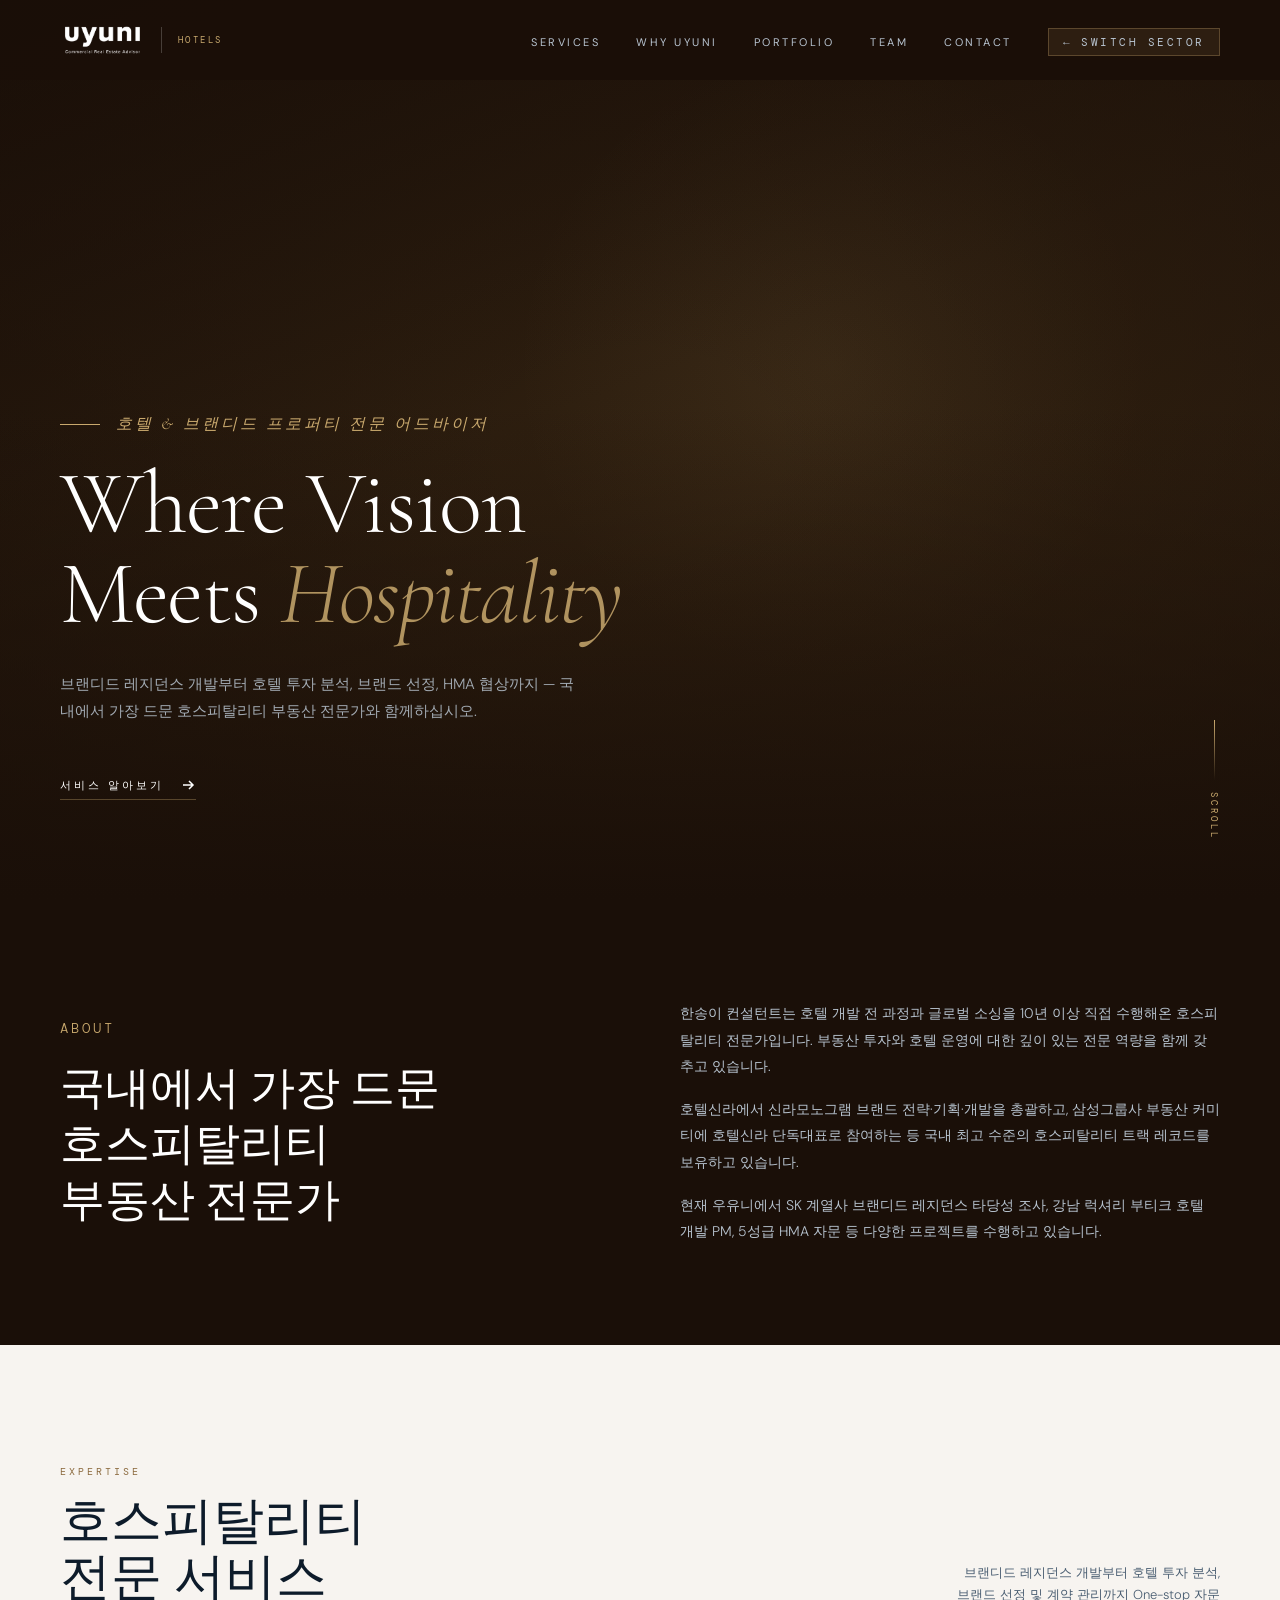
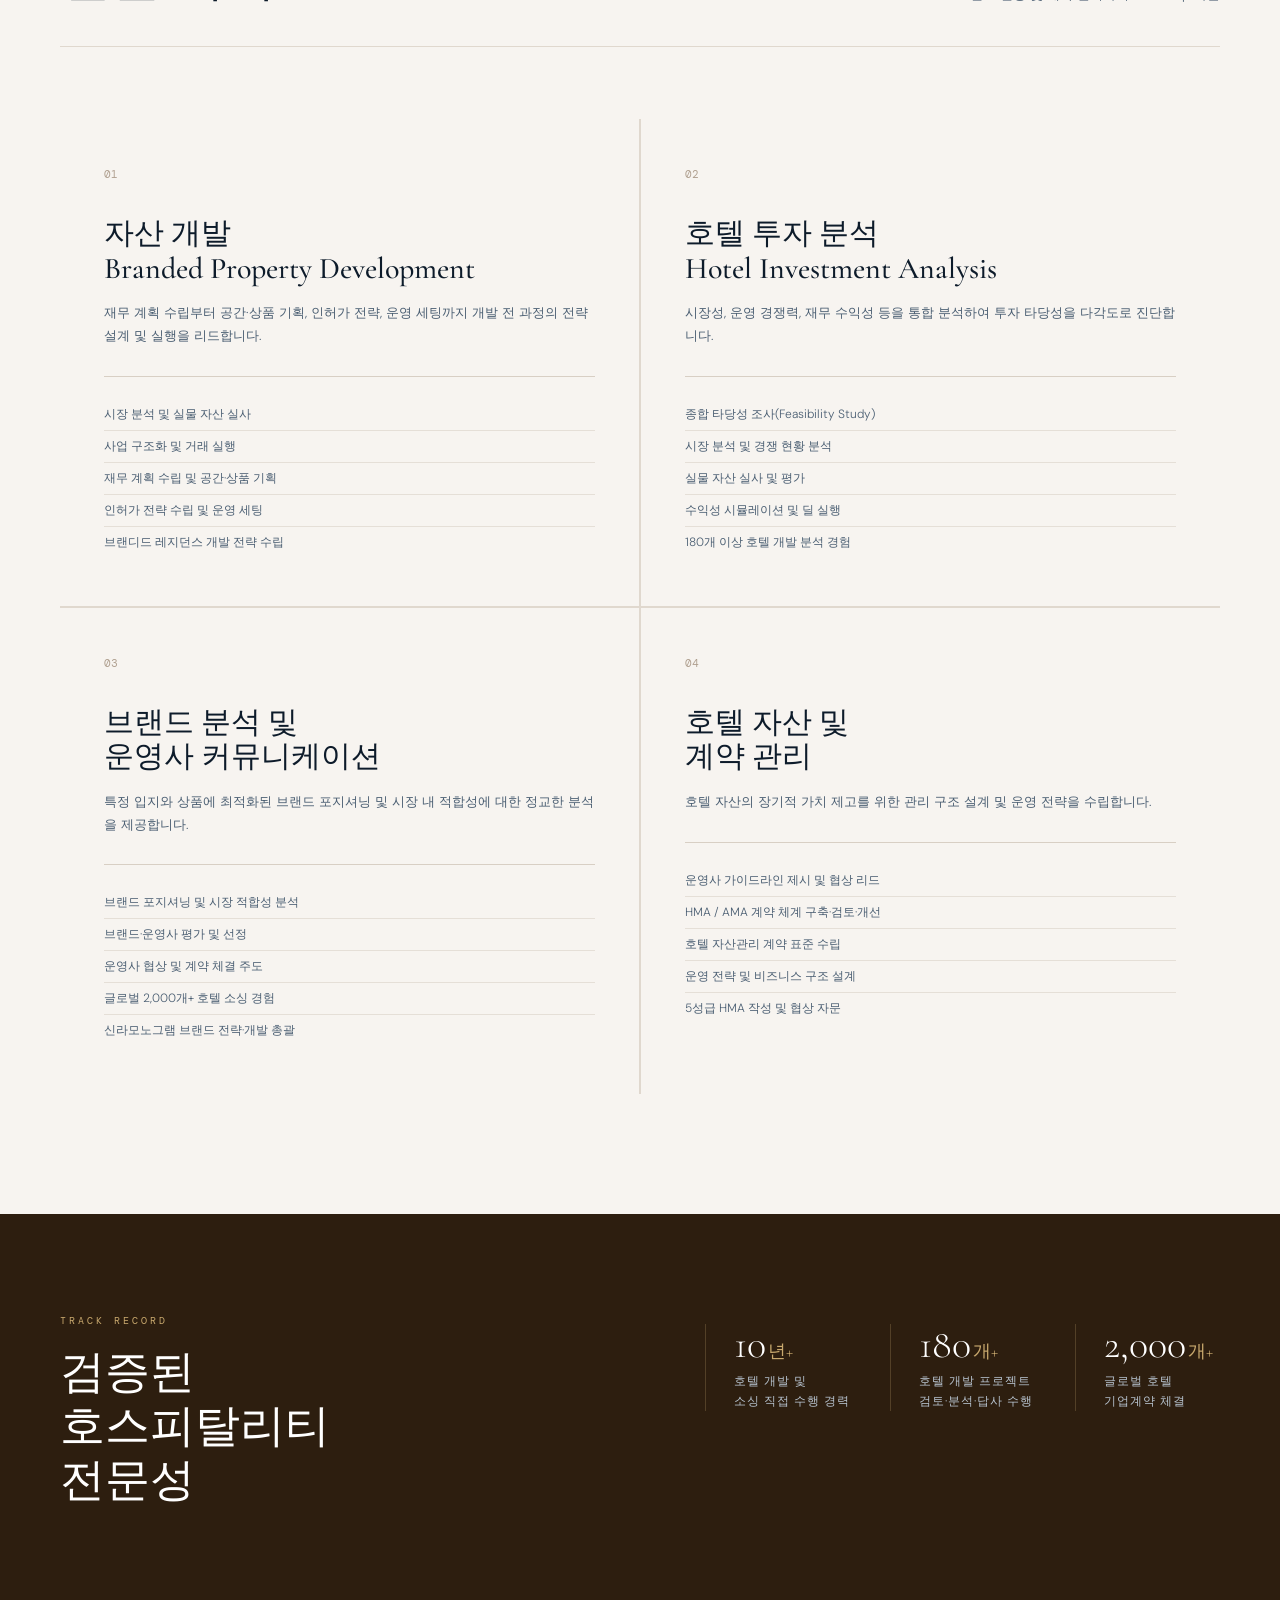
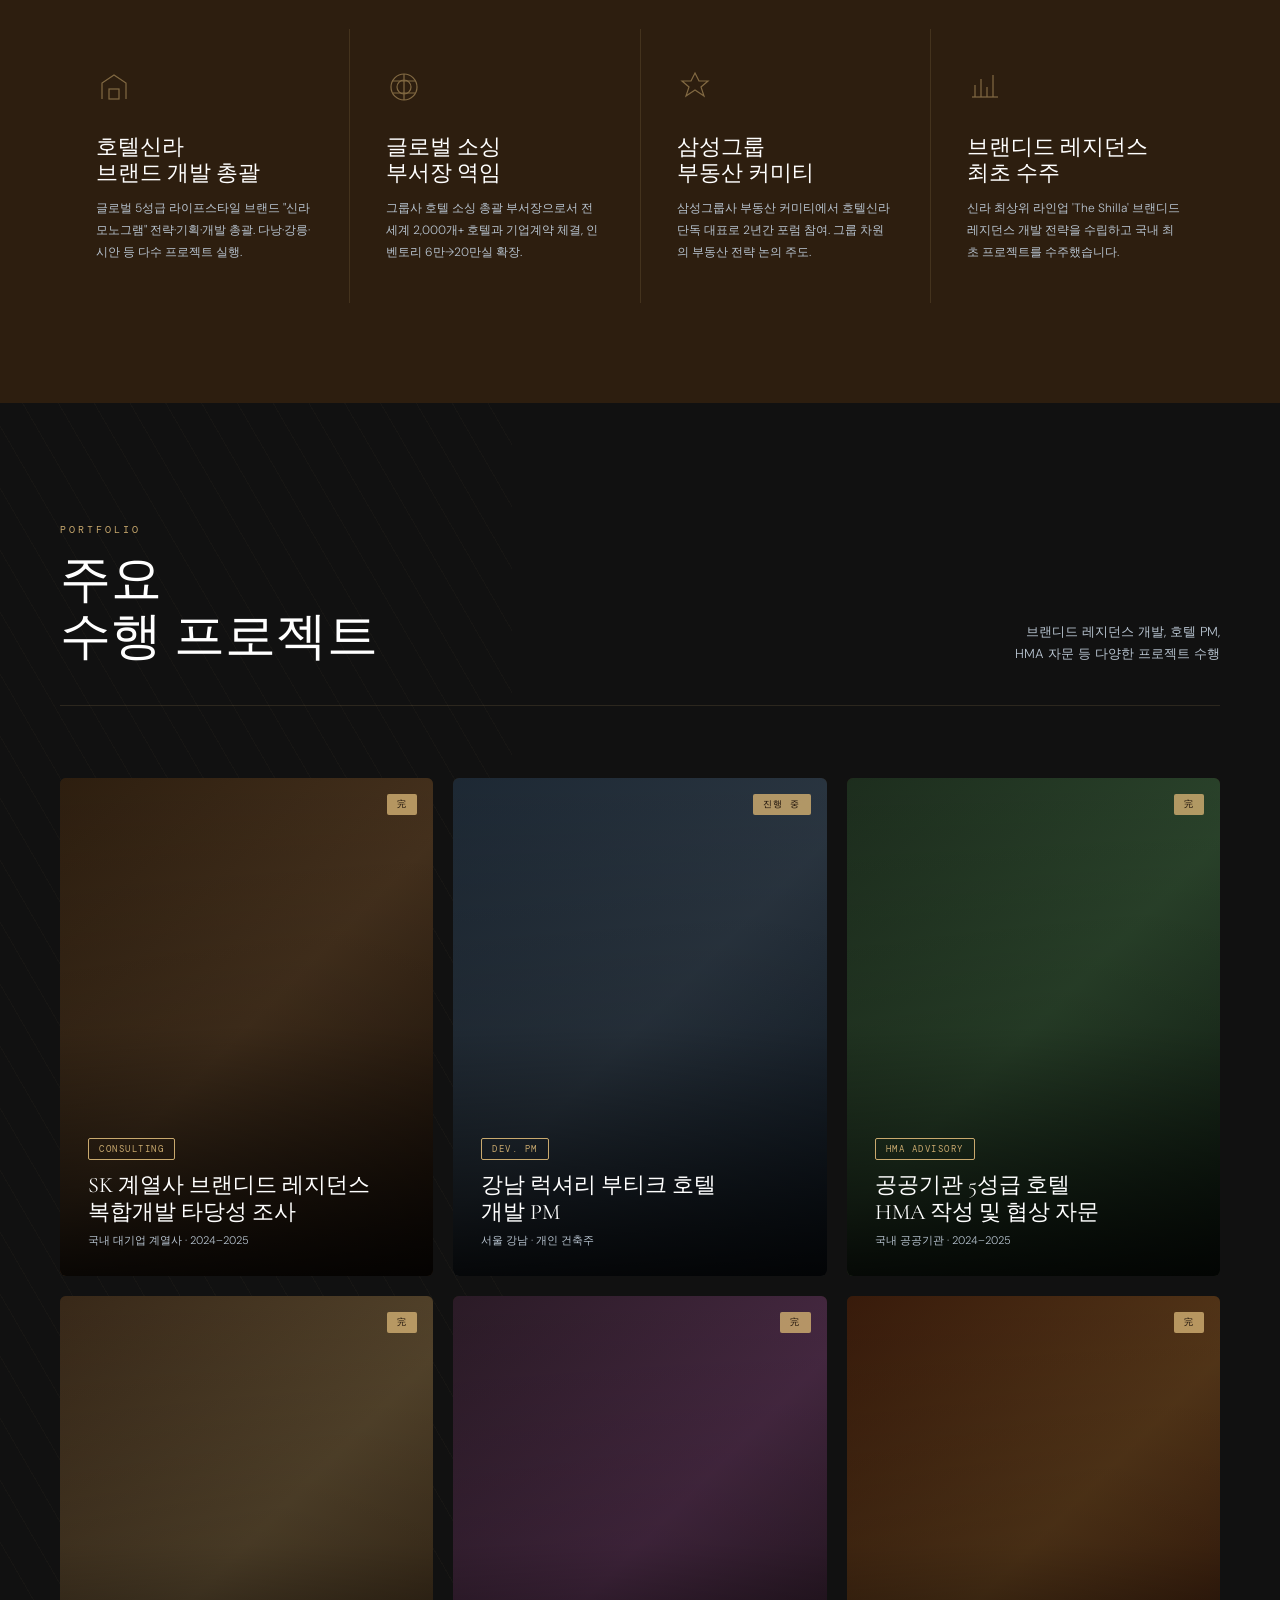
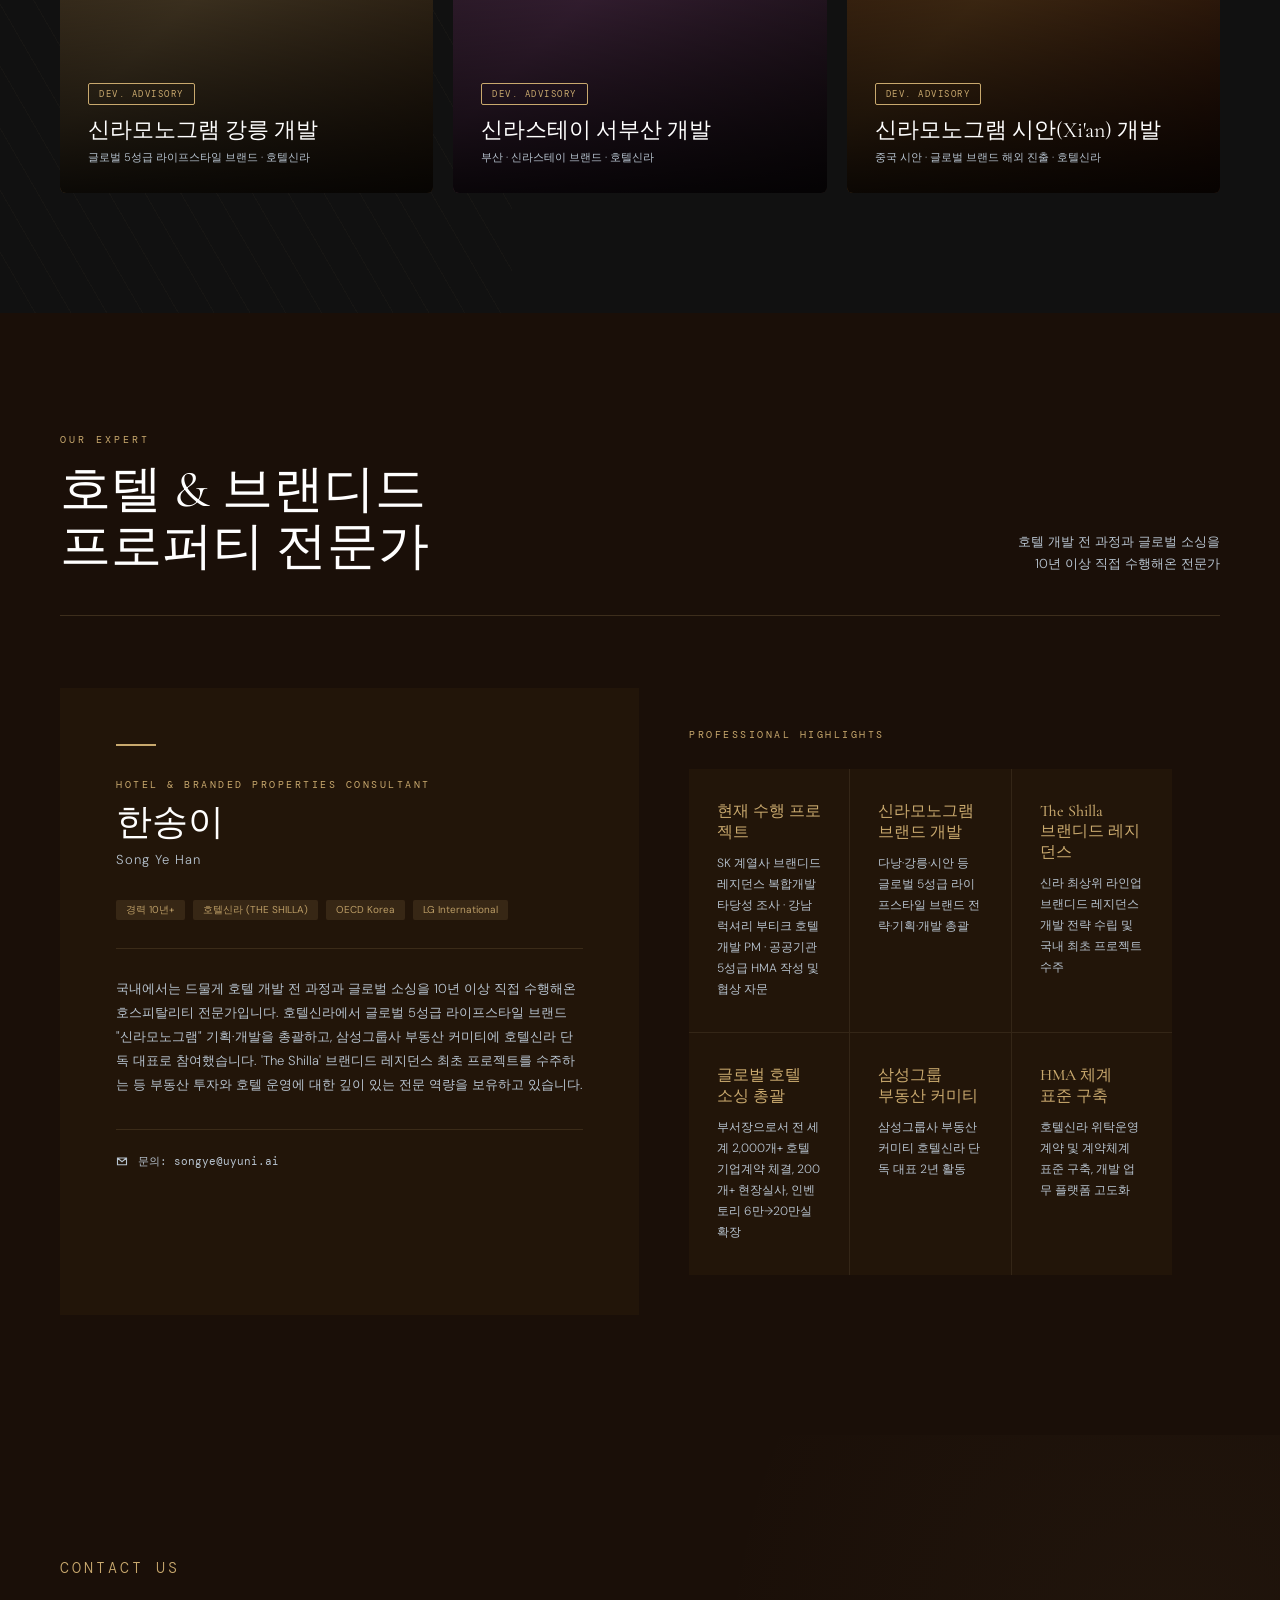
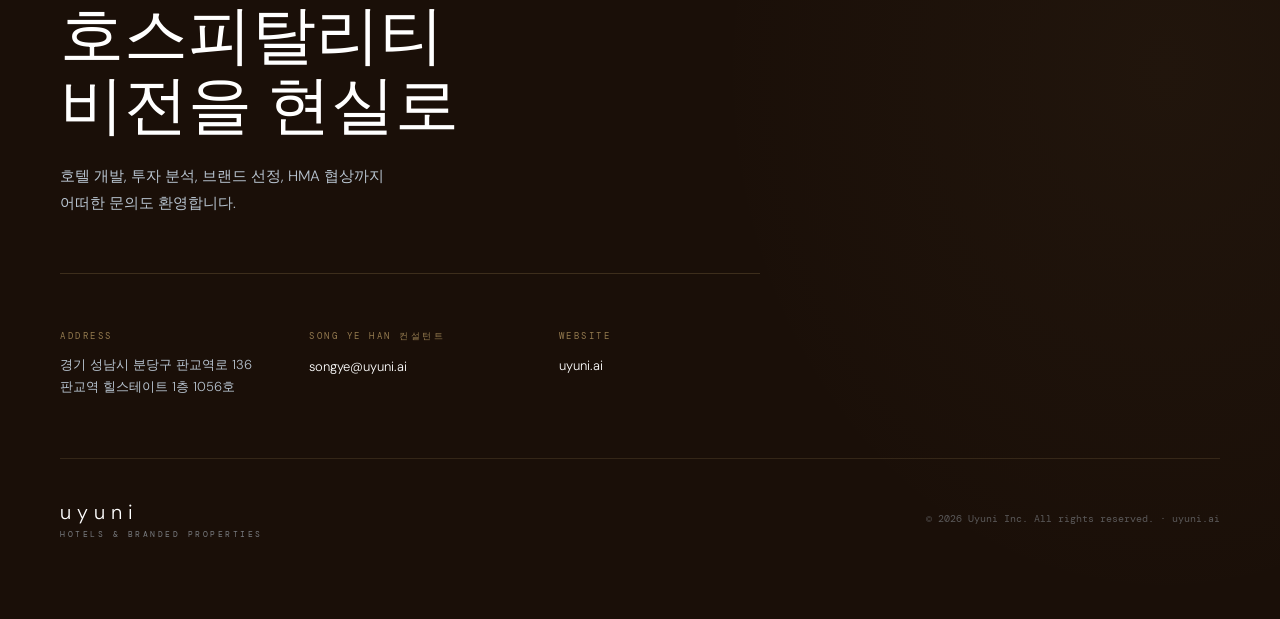
==== hotels.html @ d7e1c521 "Initial commit: Uyuni company website - Landing page with Logistics / Hotels sector selection - Logi" ====
<!DOCTYPE html>
<html lang="ko">
<head>
  <meta charset="UTF-8"/>
  <meta name="viewport" content="width=device-width, initial-scale=1.0"/>
  <title>Uyuni — Hotels &amp; Branded Properties</title>
  <link rel="preconnect" href="https://fonts.googleapis.com">
  <link href="https://fonts.googleapis.com/css2?family=Cormorant+Garamond:ital,wght@0,300;0,400;0,500;0,600;1,300;1,400&family=DM+Sans:wght@300;400;500&family=DM+Mono:wght@300;400&display=swap" rel="stylesheet">
  <style>
*,*::before,*::after{box-sizing:border-box;margin:0;padding:0;}
    :root{
      --navy:#0d1b2a; --navy-mid:#152236; --blue:#2a5fa5; --blue-light:#3d7bcc;
      --silver:#b8c4d0; --silver-light:#dce4ec; --cream:#f5f2ee; --white:#ffffff;
      --text-dark:#0d1b2a; --text-mid:#4a5e72; --text-light:#8a9db0;
      --gold:#c9a96e; --gold-dark:#8b6a3e;
      --hotel-bg:#1a0f08; --hotel-mid:#2d1e0f; --hotel-warm:#3d2a14;
    }
    html{scroll-behavior:smooth;}
    body{font-family:'DM Sans',sans-serif;background:var(--cream);color:var(--text-dark);overflow-x:hidden;}

    /* ═══ LANDING ═══ */
    #landing{position:fixed;inset:0;z-index:1000;display:flex;transition:opacity 0.8s ease,transform 0.8s ease;}
    #landing.hidden{opacity:0;pointer-events:none;transform:scale(1.04);}

    .land-panel{
      flex:1;position:relative;overflow:hidden;cursor:pointer;
      display:flex;flex-direction:column;justify-content:flex-end;padding:64px;
      transition:flex 0.7s cubic-bezier(0.4,0,0.2,1);
    }
    .land-panel:hover{flex:1.35;}
    .land-panel::after{
      content:'';position:absolute;inset:0;
      background:linear-gradient(to top,rgba(0,0,0,0.75) 0%,rgba(0,0,0,0.1) 55%,transparent 100%);
      transition:opacity 0.4s;
    }
    .land-panel:hover::after{opacity:0.85;}

    #panel-logistics{background:linear-gradient(160deg,#0d1b2a,#152236 50%,#1a3050);}
    #panel-logistics .panel-bg{
      position:absolute;inset:0;
      background-image:url('[data-uri]');
      background-size:cover;background-position:center 30%;
      opacity:0.38;mix-blend-mode:luminosity;transition:opacity 0.5s,transform 0.8s;
    }
    #panel-logistics:hover .panel-bg{opacity:0.52;transform:scale(1.05);}

    #panel-hotels{background:linear-gradient(160deg,#0d1b2a,#152236 50%,#1a3050);}
    #panel-hotels .panel-bg{
      position:absolute;inset:0;
      background-image:url('[data-uri]');
      background-size:cover;background-position:center 30%;
      opacity:0.38;mix-blend-mode:luminosity;transition:opacity 0.5s,transform 0.8s;
    }
    #panel-hotels .panel-bg-tint{
      position:absolute;inset:0;
      background:rgba(160,100,20,0.28);
      mix-blend-mode:color;
      pointer-events:none;
    }
    #panel-hotels:hover .panel-bg{opacity:0.52;transform:scale(1.05);}

    /* Animated shimmer for hotels panel */
    #panel-hotels .panel-shimmer{
      position:absolute;inset:0;
      background:linear-gradient(105deg,transparent 40%,rgba(201,169,110,0.06) 50%,transparent 60%);
      animation:shimmer 4s ease-in-out infinite;
    }
    @keyframes shimmer{
      0%,100%{transform:translateX(-100%);}
      50%{transform:translateX(100%);}
    }

    .land-divider{
      position:absolute;top:0;bottom:0;left:50%;width:1px;
      background:linear-gradient(to bottom,transparent,rgba(255,255,255,0.22) 25%,rgba(255,255,255,0.22) 75%,transparent);
      z-index:10;pointer-events:none;transition:left 0.7s cubic-bezier(0.4,0,0.2,1);
    }

    .land-logo{
      position:absolute;top:0;left:0;right:0;z-index:20;
      display:flex;flex-direction:column;align-items:center;padding-top:44px;pointer-events:none;
    }
    .land-logo img{height:48px;filter:brightness(0) invert(1);opacity:0.88;}

    .panel-content{position:relative;z-index:5;}
    .panel-label{
      font-family:'DM Mono',monospace;font-size:10px;letter-spacing:3.5px;
      text-transform:uppercase;margin-bottom:14px;
      display:flex;align-items:center;gap:12px;
    }
    .panel-label::before{content:'';display:block;width:24px;height:1px;}
    #panel-logistics .panel-label{color:#7aaee8;}
    #panel-logistics .panel-label::before{background:#7aaee8;}
    #panel-hotels .panel-label{color:var(--gold);}
    #panel-hotels .panel-label::before{background:var(--gold);}

    .panel-title{
      font-family:'Cormorant Garamond',serif;
      font-size:clamp(38px,4.8vw,68px);font-weight:300;
      color:var(--white);line-height:1.0;margin-bottom:18px;letter-spacing:-0.5px;
      /* 3줄 높이로 고정해 두 패널 동일한 시각적 높이 확보 */
      min-height:calc(clamp(38px,4.8vw,68px) * 3.2);
      display:flex;flex-direction:column;justify-content:flex-start;
    }
    .panel-desc{
      font-size:13px;font-weight:300;color:rgba(220,228,236,0.85);line-height:1.75;
      max-width:320px;margin-bottom:36px;
      opacity:0;transform:translateY(10px);
      transition:opacity 0.4s 0.08s,transform 0.4s 0.08s;
    }
    .land-panel:hover .panel-desc{opacity:1;transform:translateY(0);}

    .panel-cta{
      display:inline-flex;align-items:center;gap:12px;
      font-family:'DM Mono',monospace;font-size:10px;letter-spacing:2.5px;text-transform:uppercase;
      color:var(--white);padding-bottom:5px;border-bottom:1px solid rgba(255,255,255,0.25);
      transition:gap 0.3s,border-color 0.3s;
    }
    .land-panel:hover .panel-cta{gap:18px;border-color:rgba(255,255,255,0.65);}
    #panel-hotels .panel-cta{border-bottom-color:rgba(201,169,110,0.35);color:rgba(255,255,255,0.9);}
    #panel-hotels:hover .panel-cta{border-bottom-color:var(--gold);}

    /* ═══ NAV ═══ */
    nav{
      position:fixed;top:0;left:0;right:0;z-index:100;
      display:flex;align-items:center;justify-content:space-between;
      padding:0 60px;height:80px;opacity:0;pointer-events:none;
      transition:opacity 0.6s,background 0.4s,backdrop-filter 0.4s;
    }
    nav.visible{opacity:1;pointer-events:all;}
    nav.scrolled{background:rgba(13,27,42,0.93);backdrop-filter:blur(14px);}
    nav.hotel-mode.scrolled{background:rgba(26,15,8,0.93);}

    .nav-logo{display:flex;align-items:center;gap:16px;text-decoration:none;cursor:pointer;margin-right:40px;flex-shrink:0;}
    .nav-logo img{height:34px;filter:brightness(0) invert(1);}
    .nav-logo-divider{width:1px;height:26px;background:rgba(255,255,255,0.2);}
    .nav-sector{font-family:'DM Mono',monospace;font-size:9px;letter-spacing:2.5px;text-transform:uppercase;color:var(--silver);}
    .nav-links{display:flex;align-items:center;gap:36px;list-style:none;}
    .nav-links a{font-size:11px;letter-spacing:2.5px;text-transform:uppercase;color:var(--silver-light);text-decoration:none;transition:color 0.25s;}
    .nav-links a:hover{color:var(--white);}
    .nav-switch-btn{
      font-size:9px;letter-spacing:2px;text-transform:uppercase;
      color:var(--gold);background:rgba(201,169,110,0.1);
      border:1px solid rgba(201,169,110,0.3);padding:6px 14px;cursor:pointer;
      font-family:'DM Mono',monospace;transition:background 0.2s;
    }
    .nav-switch-btn:hover{background:rgba(201,169,110,0.2);}

    /* ═══ SHARED SECTION STYLES ═══ */
    .section-label{font-family:'DM Mono',monospace;font-size:10px;letter-spacing:3px;text-transform:uppercase;}
    .section-header{display:flex;justify-content:space-between;align-items:flex-end;margin-bottom:72px;border-bottom:1px solid var(--silver-light);padding-bottom:40px;}
    .section-header-left .section-label{margin-bottom:16px;}
    .section-header-left h2{font-family:'Cormorant Garamond',serif;font-size:clamp(36px,4vw,52px);font-weight:400;line-height:1.1;}
    .section-header-right{font-size:13px;line-height:1.7;max-width:320px;text-align:right;font-weight:300;}

    .fade-up{opacity:0;transform:translateY(24px);transition:opacity 0.7s ease,transform 0.7s ease;}
    .fade-up.visible{opacity:1;transform:translateY(0);}

    /* ═══════════════════
       LOGISTICS SITE
    ═══════════════════ */
    #site-logistics{display:none;}

    /* Hero */
    #hero{position:relative;height:100vh;min-height:700px;display:flex;align-items:flex-end;overflow:hidden;}
    .hero-bg{position:absolute;inset:0;background:linear-gradient(160deg,#0d1b2a,#152236 40%,#1a3050 70%,#0d2040);}
    .hero-img{
      position:absolute;inset:0;
      background-image:url('[data-uri]');
      background-size:cover;background-position:center 30%;
      opacity:0.38;mix-blend-mode:luminosity;
    }
    .hero-vignette{position:absolute;inset:0;background:radial-gradient(ellipse at center,transparent 20%,rgba(13,27,42,0.65) 100%);}
    .hero-bottom-fade{position:absolute;bottom:0;left:0;right:0;height:50%;background:linear-gradient(to top,var(--navy),transparent);}
    .hero-content{position:relative;z-index:2;padding:0 60px 100px;max-width:900px;}
    .hero-eyebrow{font-family:'DM Mono',monospace;font-size:11px;letter-spacing:4px;text-transform:uppercase;color:var(--gold);margin-bottom:24px;display:flex;align-items:center;gap:16px;}
    .hero-eyebrow::before{content:'';display:block;width:40px;height:1px;background:var(--gold);}
    .hero-title{font-family:'Cormorant Garamond',serif;font-size:clamp(52px,7vw,96px);font-weight:300;line-height:1.0;color:var(--white);margin-bottom:32px;letter-spacing:-1px;}
    .hero-title em{font-style:italic;color:var(--silver-light);}
    .hero-desc{font-size:15px;line-height:1.8;color:var(--silver);max-width:520px;font-weight:300;margin-bottom:48px;}
    .hero-cta{display:inline-flex;align-items:center;gap:16px;text-decoration:none;font-size:11px;letter-spacing:3px;text-transform:uppercase;color:var(--white);border-bottom:1px solid rgba(255,255,255,0.3);padding-bottom:6px;transition:border-color 0.25s,gap 0.25s;}
    .hero-cta:hover{border-color:var(--white);gap:22px;}
    .hero-scroll-indicator{position:absolute;right:60px;bottom:60px;z-index:2;display:flex;flex-direction:column;align-items:center;gap:12px;}
    .hero-scroll-indicator span{font-family:'DM Mono',monospace;font-size:9px;letter-spacing:3px;text-transform:uppercase;color:var(--silver);writing-mode:vertical-rl;}
    .scroll-line{width:1px;height:60px;background:linear-gradient(to bottom,var(--silver),transparent);animation:scrollLine 2s infinite;}
    @keyframes scrollLine{0%{transform:scaleY(0);transform-origin:top;}50%{transform:scaleY(1);transform-origin:top;}50.01%{transform:scaleY(1);transform-origin:bottom;}100%{transform:scaleY(0);transform-origin:bottom;}}

    /* Intro */
    #intro{background:var(--navy);padding:100px 60px;display:grid;grid-template-columns:1fr 1fr;gap:80px;align-items:center;}
    #intro .section-label{color:var(--gold);margin-bottom:24px;}
    #intro h2{font-family:'Cormorant Garamond',serif;font-size:clamp(36px,4vw,56px);font-weight:300;color:var(--white);line-height:1.15;}
    #intro .intro-right p{font-size:15px;line-height:1.9;color:var(--silver);font-weight:300;margin-bottom:24px;}

    /* Services */
    #services{background:var(--cream);padding:120px 60px;}
    #services .section-header-left .section-label{color:var(--blue);}
    #services .section-header-left h2{color:var(--text-dark);}
    #services .section-header-right{color:var(--text-mid);}
    .services-grid{display:grid;grid-template-columns:repeat(4,1fr);border:1px solid var(--silver-light);}
    .service-card{padding:48px 36px;border-right:1px solid var(--silver-light);position:relative;overflow:hidden;transition:background 0.3s;}
    .service-card:last-child{border-right:none;}
    .service-card::before{content:'';position:absolute;top:0;left:0;right:0;height:2px;background:var(--blue);transform:scaleX(0);transform-origin:left;transition:transform 0.4s;}
    .service-card:hover::before{transform:scaleX(1);}
    .service-card:hover{background:var(--navy);}
    .service-card:hover .service-num,.service-card:hover .service-desc,.service-card:hover .service-items li{color:var(--silver-light);}
    .service-card:hover .service-title{color:var(--white);}
    .service-num{font-family:'DM Mono',monospace;font-size:11px;color:var(--text-light);margin-bottom:40px;display:block;transition:color 0.3s;}
    .service-title{font-family:'Cormorant Garamond',serif;font-size:26px;font-weight:500;color:var(--text-dark);margin-bottom:16px;line-height:1.2;transition:color 0.3s;}
    .service-desc{font-size:12px;color:var(--text-mid);line-height:1.7;margin-bottom:24px;font-weight:300;transition:color 0.3s;}
    .service-items{list-style:none;border-top:1px solid var(--silver-light);padding-top:20px;}
    .service-items li{font-size:11px;color:var(--text-mid);padding:6px 0;border-bottom:1px solid rgba(184,196,208,0.3);transition:color 0.3s;font-weight:300;}
    .service-items li:last-child{border-bottom:none;}

    /* Why */
    #why{background:var(--navy-mid);padding:100px 60px;}
    .why-top{display:grid;grid-template-columns:1fr 2fr;gap:80px;margin-bottom:80px;}
    .why-top-left .section-label{color:var(--gold);margin-bottom:20px;}
    .why-top-left h2{font-family:'Cormorant Garamond',serif;font-size:clamp(34px,3.5vw,48px);font-weight:300;color:var(--white);line-height:1.2;}
    .why-top-right{display:grid;grid-template-columns:repeat(3,1fr);gap:40px;align-items:start;padding-top:10px;}
    .stat-item{border-left:1px solid rgba(255,255,255,0.15);padding-left:28px;}
    .stat-num{font-family:'Cormorant Garamond',serif;font-size:52px;font-weight:300;color:var(--white);line-height:1;margin-bottom:8px;}
    .stat-unit{font-size:22px;color:var(--gold);}
    .stat-label{font-size:11px;letter-spacing:1px;color:var(--silver);font-weight:300;line-height:1.5;}
    .why-cards{display:grid;grid-template-columns:repeat(4,1fr);gap:1px;background:rgba(255,255,255,0.1);}
    .why-card{background:var(--navy-mid);padding:40px 36px;transition:background 0.3s;}
    .why-card:hover{background:rgba(42,95,165,0.15);}
    .why-card-icon{width:36px;height:36px;margin-bottom:24px;opacity:0.6;}
    .why-card h3{font-family:'Cormorant Garamond',serif;font-size:22px;font-weight:400;color:var(--white);margin-bottom:12px;line-height:1.2;}
    .why-card p{font-size:12px;color:var(--silver);line-height:1.8;font-weight:300;}

    /* Track Record */
    #track-record{background:var(--cream);padding:120px 60px;}
    #track-record .section-header-left .section-label{color:var(--blue);}
    #track-record .section-header-left h2{color:var(--text-dark);}
    #track-record .section-header-right{color:var(--text-mid);}
    .project-row{display:grid;grid-template-columns:80px 1fr 200px 220px;gap:40px;align-items:center;padding:32px 20px;border-bottom:1px solid var(--silver-light);transition:background 0.2s;margin:0 -20px;}
    .project-row:hover{background:rgba(42,95,165,0.04);}
    .project-row:first-child{border-top:1px solid var(--silver-light);}
    .project-index{font-family:'DM Mono',monospace;font-size:11px;color:var(--text-light);}
    .project-name{font-family:'Cormorant Garamond',serif;font-size:22px;font-weight:400;color:var(--text-dark);}
    .project-name span{display:block;font-family:'DM Sans',sans-serif;font-size:11px;color:var(--text-light);font-weight:300;margin-top:4px;}
    .project-tag{display:inline-flex;align-items:center;font-family:'DM Mono',monospace;font-size:10px;letter-spacing:1.5px;text-transform:uppercase;padding:5px 12px;border:1px solid;border-radius:2px;}
    .tag-sales{color:var(--blue);border-color:var(--blue);}
    .tag-leasing{color:#2a8a5a;border-color:#2a8a5a;}
    .tag-dev{color:var(--gold);border-color:var(--gold);}
    .tag-consulting{color:#7a5a9a;border-color:#7a5a9a;}
    .project-meta{font-size:12px;color:var(--text-mid);font-weight:300;line-height:1.6;text-align:right;}
    .project-meta strong{display:block;font-family:'DM Mono',monospace;font-size:10px;color:var(--text-dark);font-weight:400;margin-bottom:2px;}

    /* Team */
    #team{background:var(--navy);padding:120px 60px;}
    #team .section-header{border-bottom-color:rgba(255,255,255,0.1);}
    #team .section-header-left .section-label{color:var(--gold);}
    #team .section-header-left h2{color:var(--white);}
    #team .section-header-right{color:var(--silver);}
    .team-grid{display:grid;grid-template-columns:1fr 1fr;gap:2px;}
    .team-card{background:var(--navy-mid);padding:56px;}
    .team-card-accent{width:40px;height:2px;background:var(--gold);margin-bottom:32px;}
    .team-role{font-family:'DM Mono',monospace;font-size:10px;letter-spacing:2.5px;text-transform:uppercase;color:var(--gold);margin-bottom:12px;}
    .team-name{font-family:'Cormorant Garamond',serif;font-size:36px;font-weight:400;color:var(--white);margin-bottom:8px;line-height:1.1;}
    .team-name-en{font-family:'DM Sans',sans-serif;font-size:13px;color:var(--silver);font-weight:300;letter-spacing:1px;margin-bottom:32px;}
    .team-career-summary{display:flex;gap:8px;flex-wrap:wrap;margin-bottom:28px;}
    .career-badge{font-size:10px;padding:3px 10px;background:rgba(255,255,255,0.07);color:var(--silver);border-radius:2px;}
    .team-bio{font-size:13px;color:var(--silver);line-height:1.85;font-weight:300;border-top:1px solid rgba(255,255,255,0.1);padding-top:28px;}
    .team-contact{margin-top:32px;padding-top:24px;border-top:1px solid rgba(255,255,255,0.08);}
    .team-contact a{display:flex;align-items:center;gap:10px;font-family:'DM Mono',monospace;font-size:11px;color:var(--silver);text-decoration:none;margin-bottom:8px;transition:color 0.2s;}
    .team-contact a:hover{color:var(--white);}

    /* Recognition */
    #recognition{background:var(--cream);padding:100px 60px;}
    #recognition .section-header-left .section-label{color:var(--blue);}
    #recognition .section-header-left h2{color:var(--text-dark);}
    #recognition .section-header-right{color:var(--text-mid);}
    .recognition-grid{display:grid;grid-template-columns:repeat(4,1fr);gap:40px;}
    .recognition-card{padding:40px 32px;border:1px solid var(--silver-light);background:var(--white);transition:box-shadow 0.3s,transform 0.3s;}
    .recognition-card:hover{box-shadow:0 12px 40px rgba(13,27,42,0.08);transform:translateY(-4px);}
    .rec-logo-area{height:48px;display:flex;align-items:center;margin-bottom:24px;}
    .rec-title{font-family:'Cormorant Garamond',serif;font-size:18px;font-weight:500;color:var(--text-dark);margin-bottom:12px;line-height:1.3;}
    .rec-desc{font-size:12px;color:var(--text-mid);line-height:1.8;font-weight:300;}
    .rec-since{margin-top:20px;font-family:'DM Mono',monospace;font-size:10px;color:var(--blue);letter-spacing:1px;}

    /* Contact (Logistics) */
    #contact{background:var(--navy);padding:120px 60px 80px;position:relative;overflow:hidden;}
    #contact::before{content:'';position:absolute;inset:0;background-image:url('[data-uri]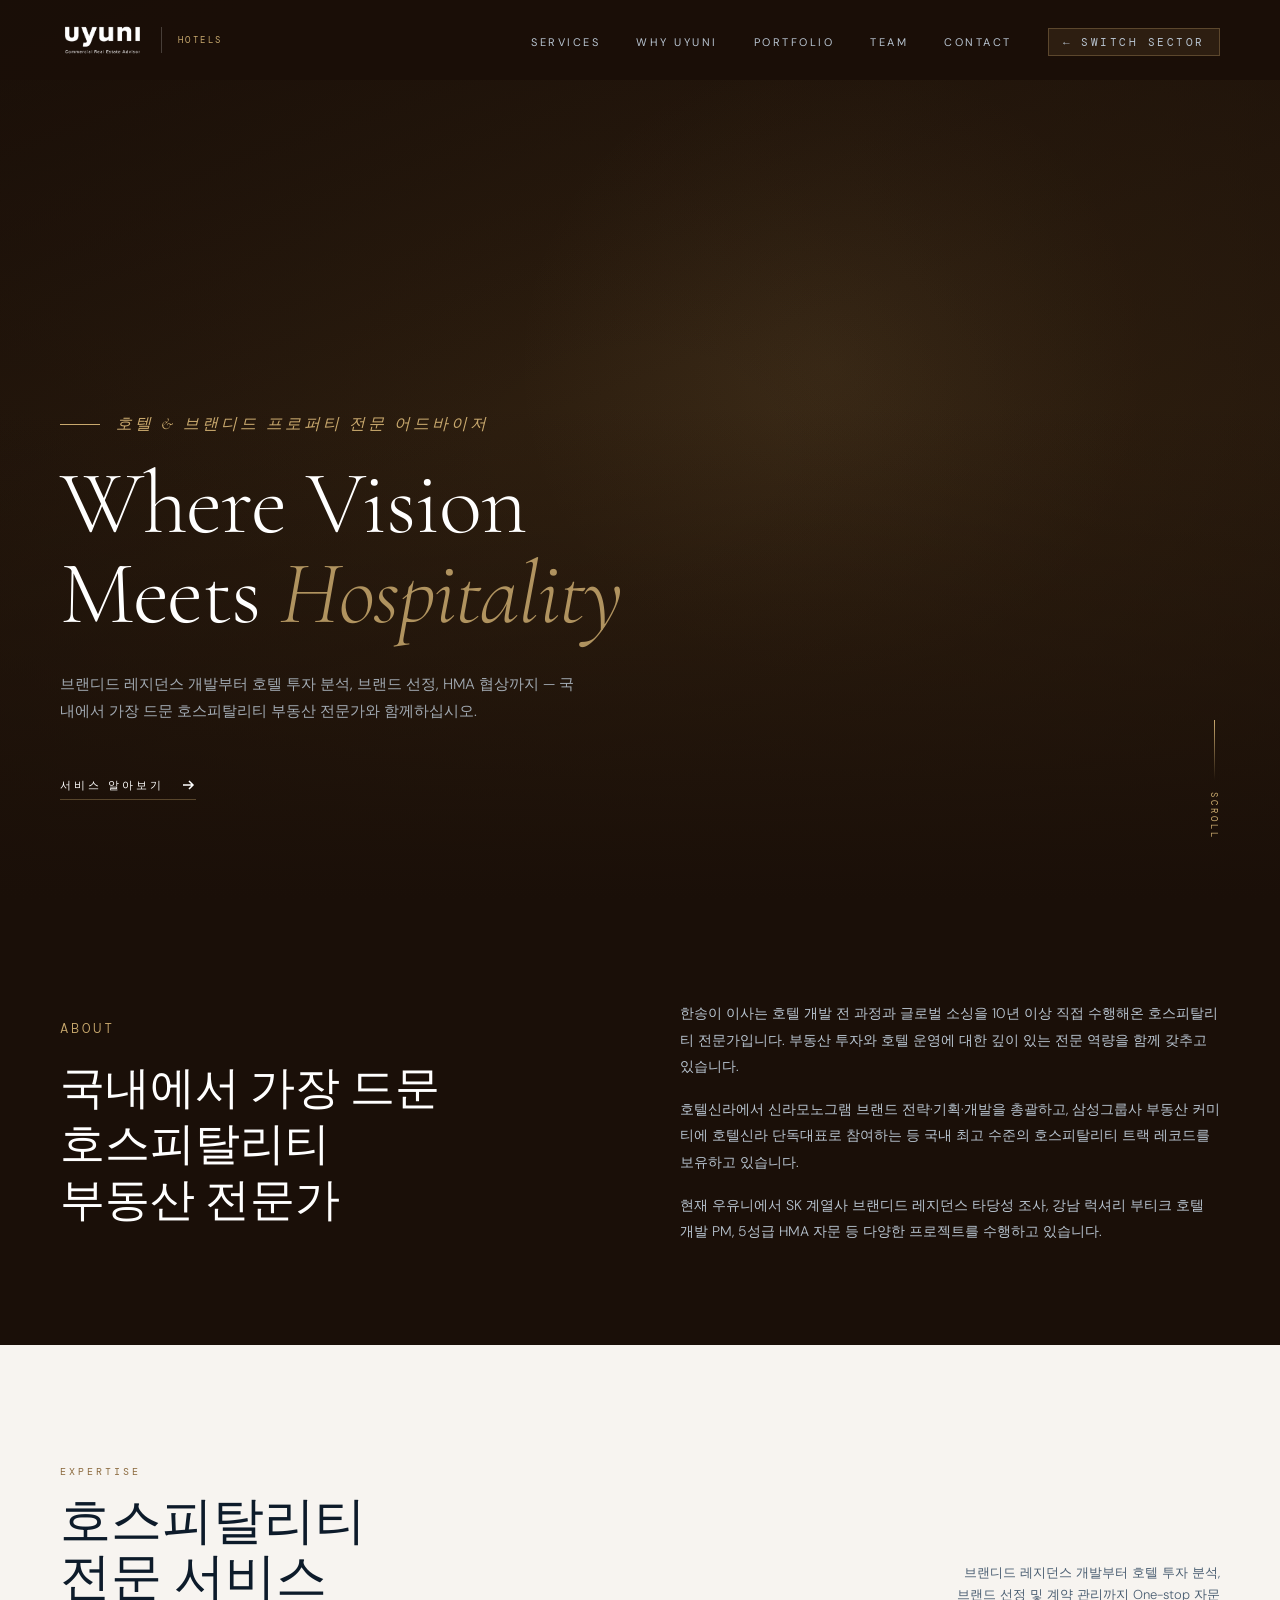
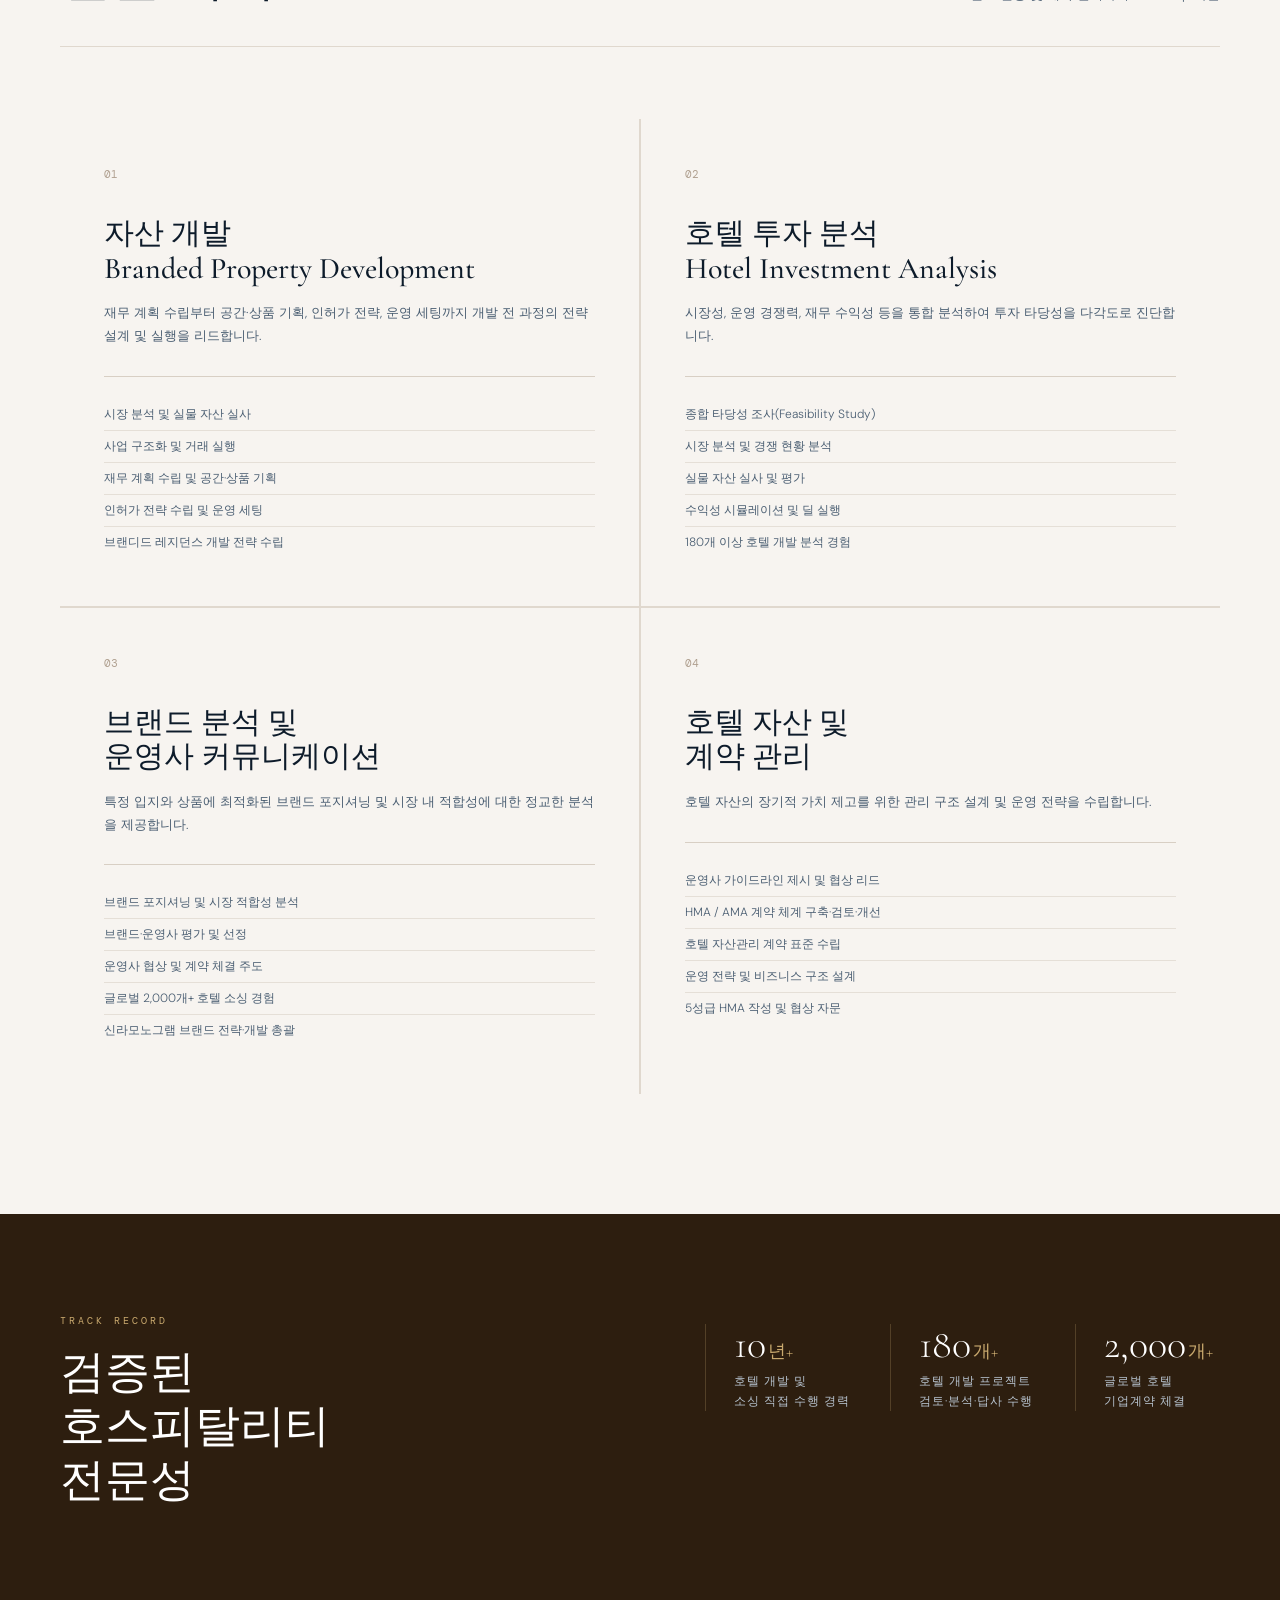
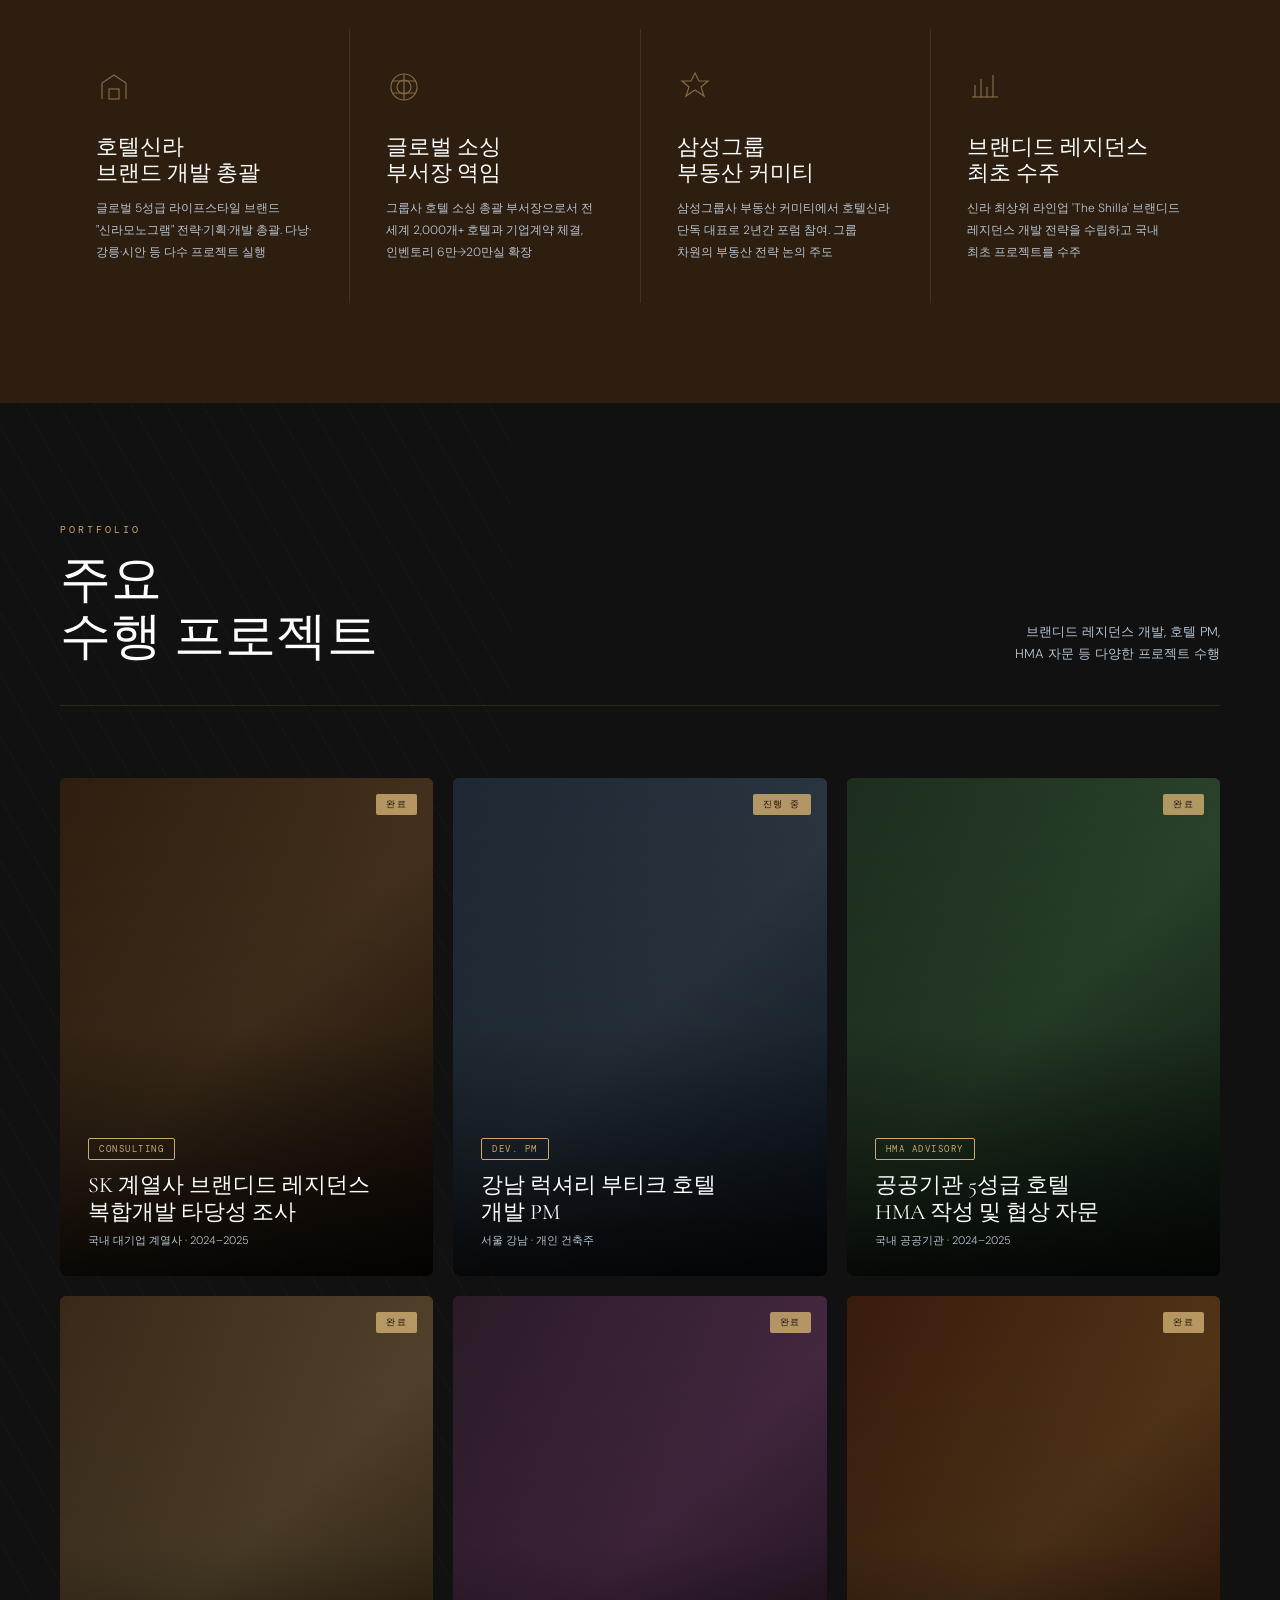
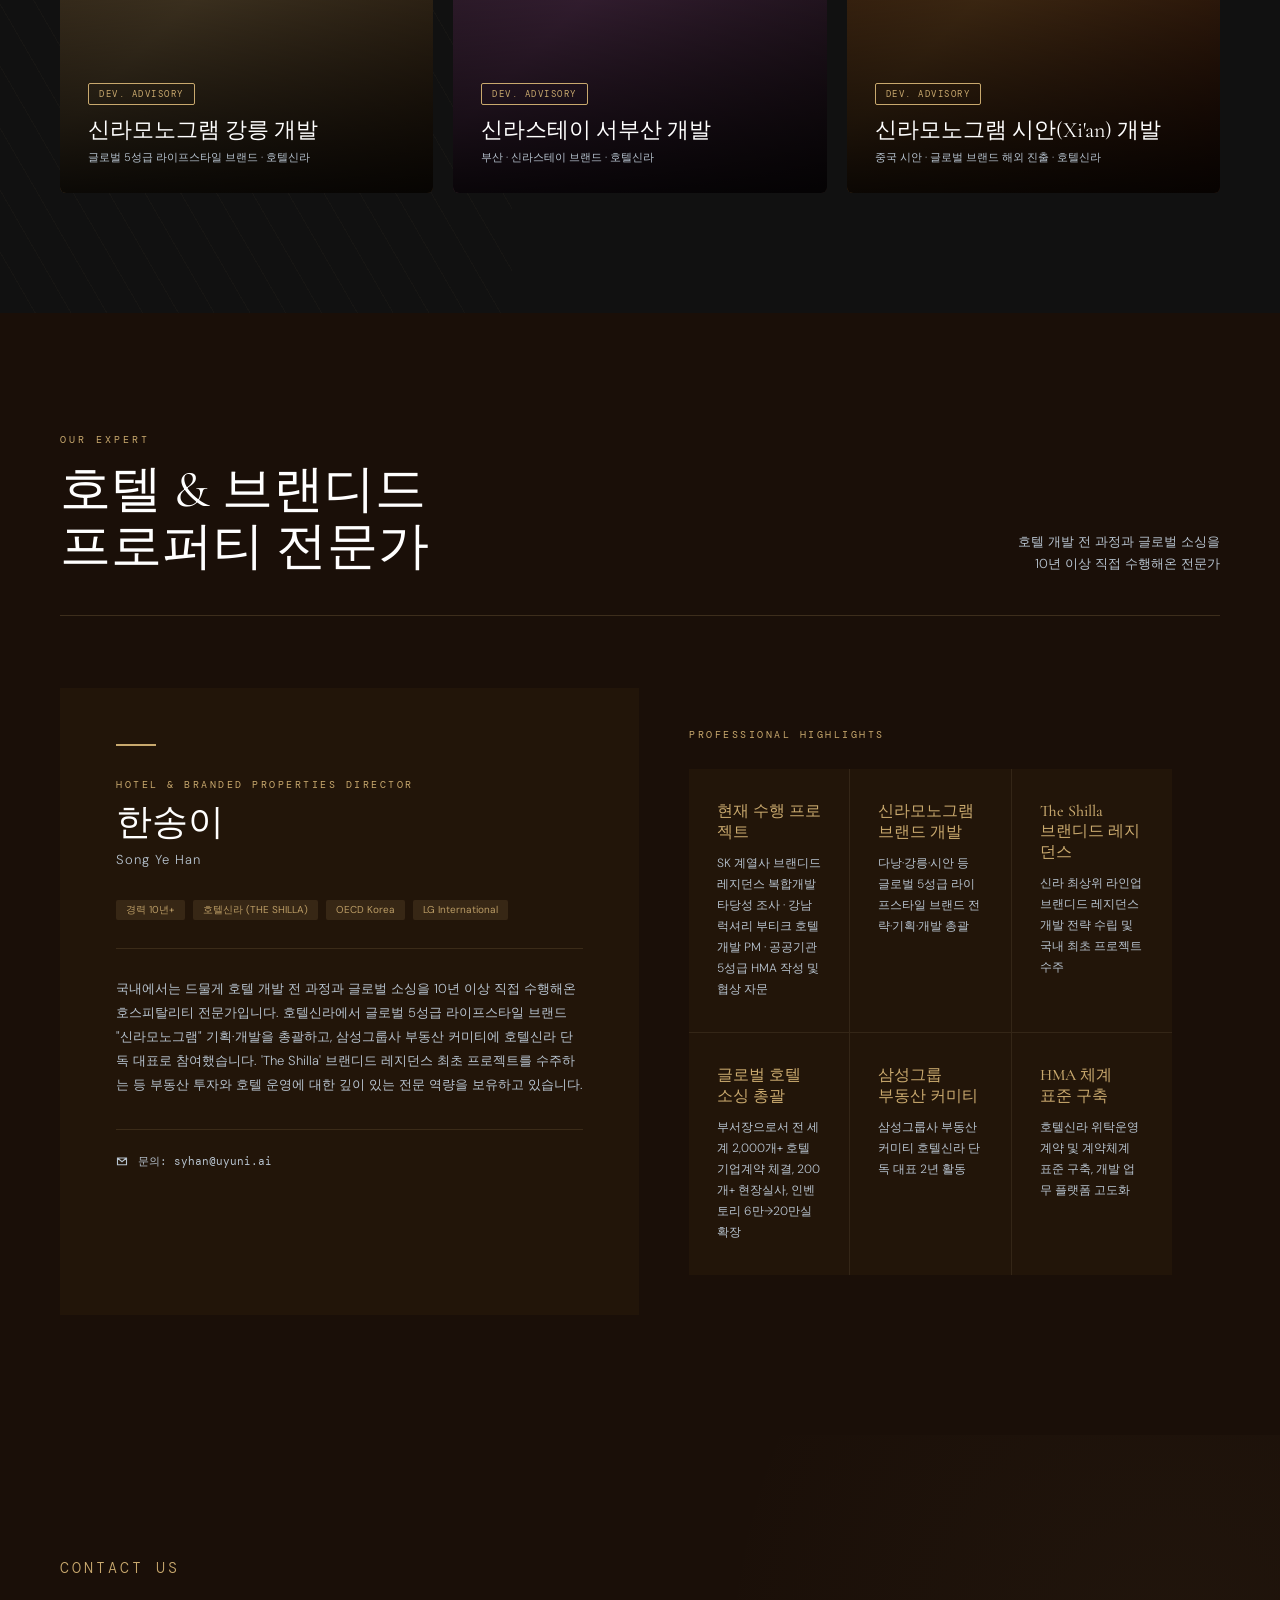
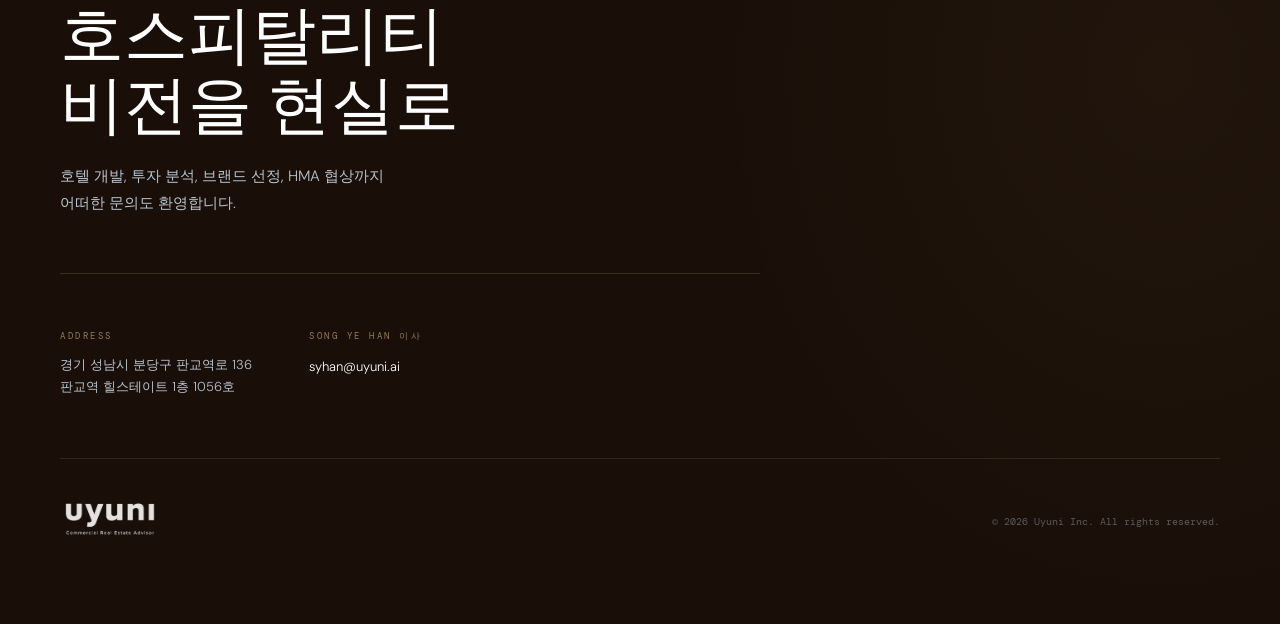
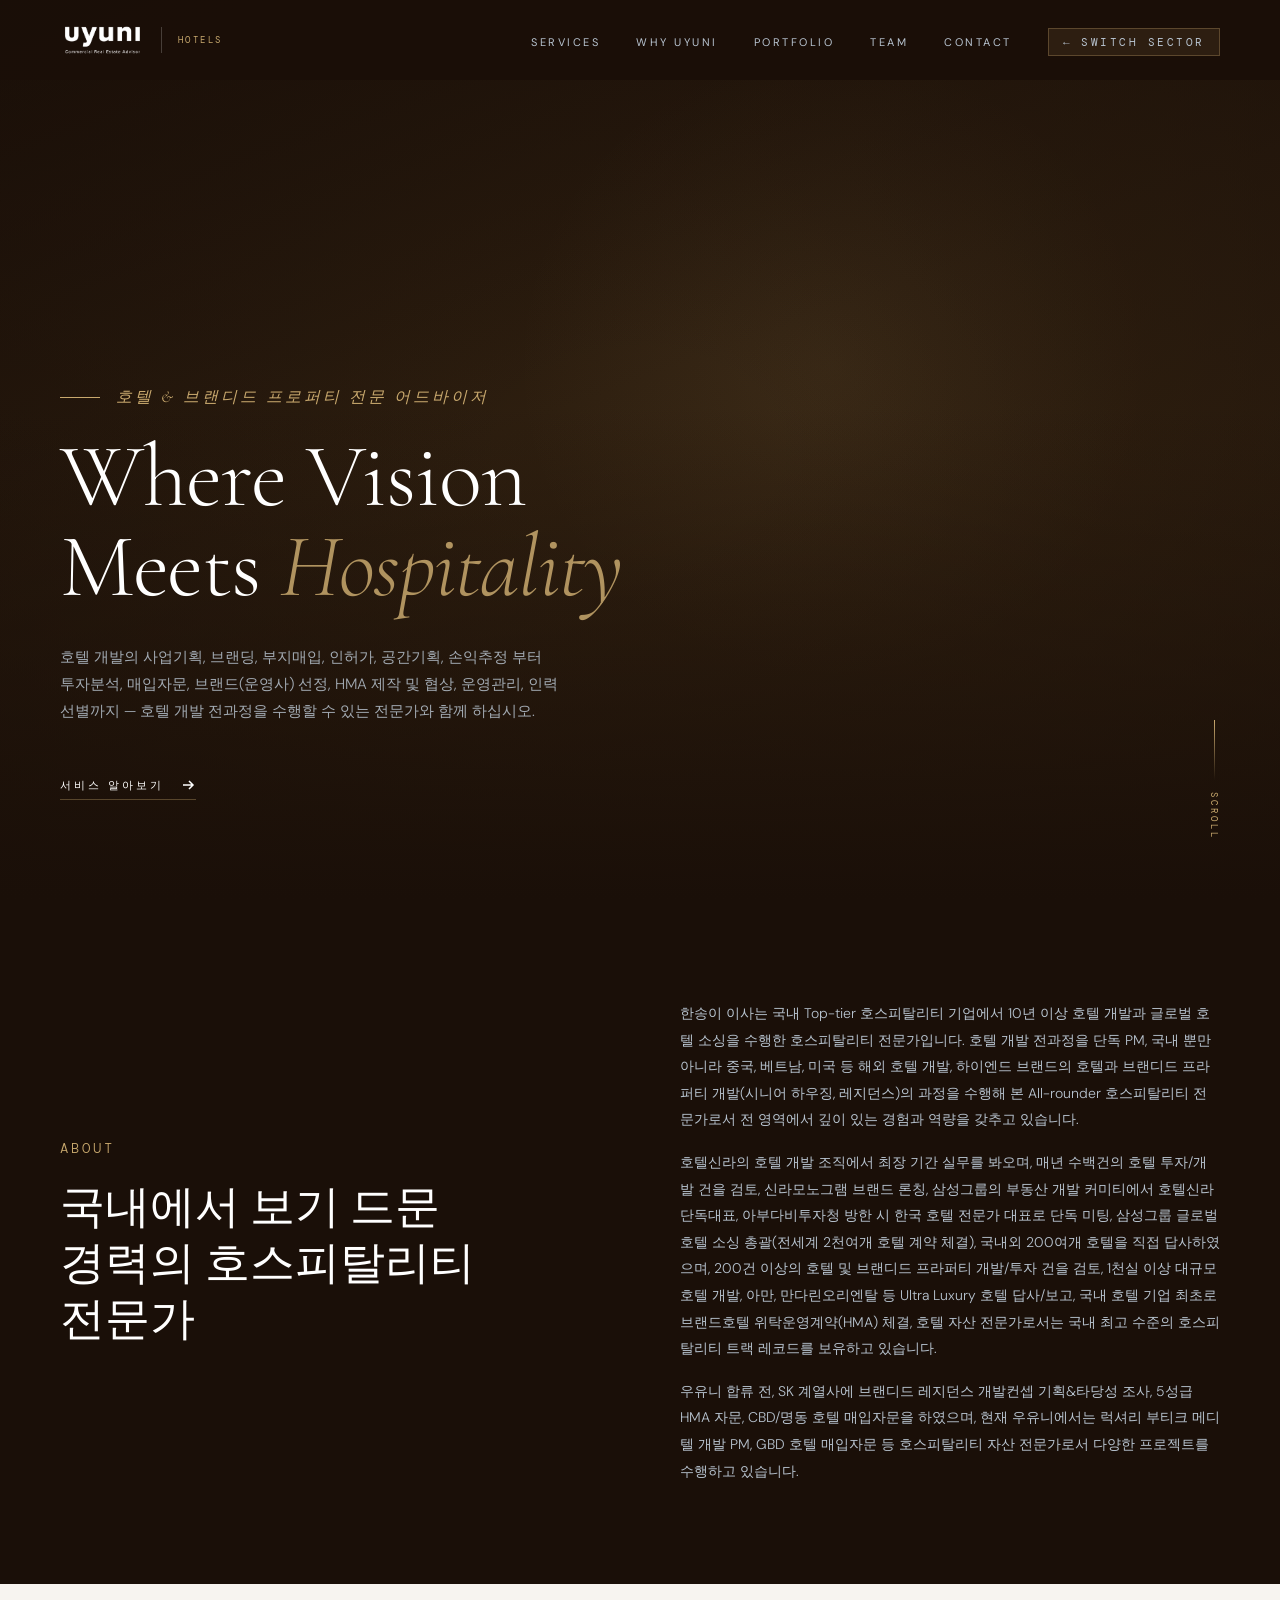
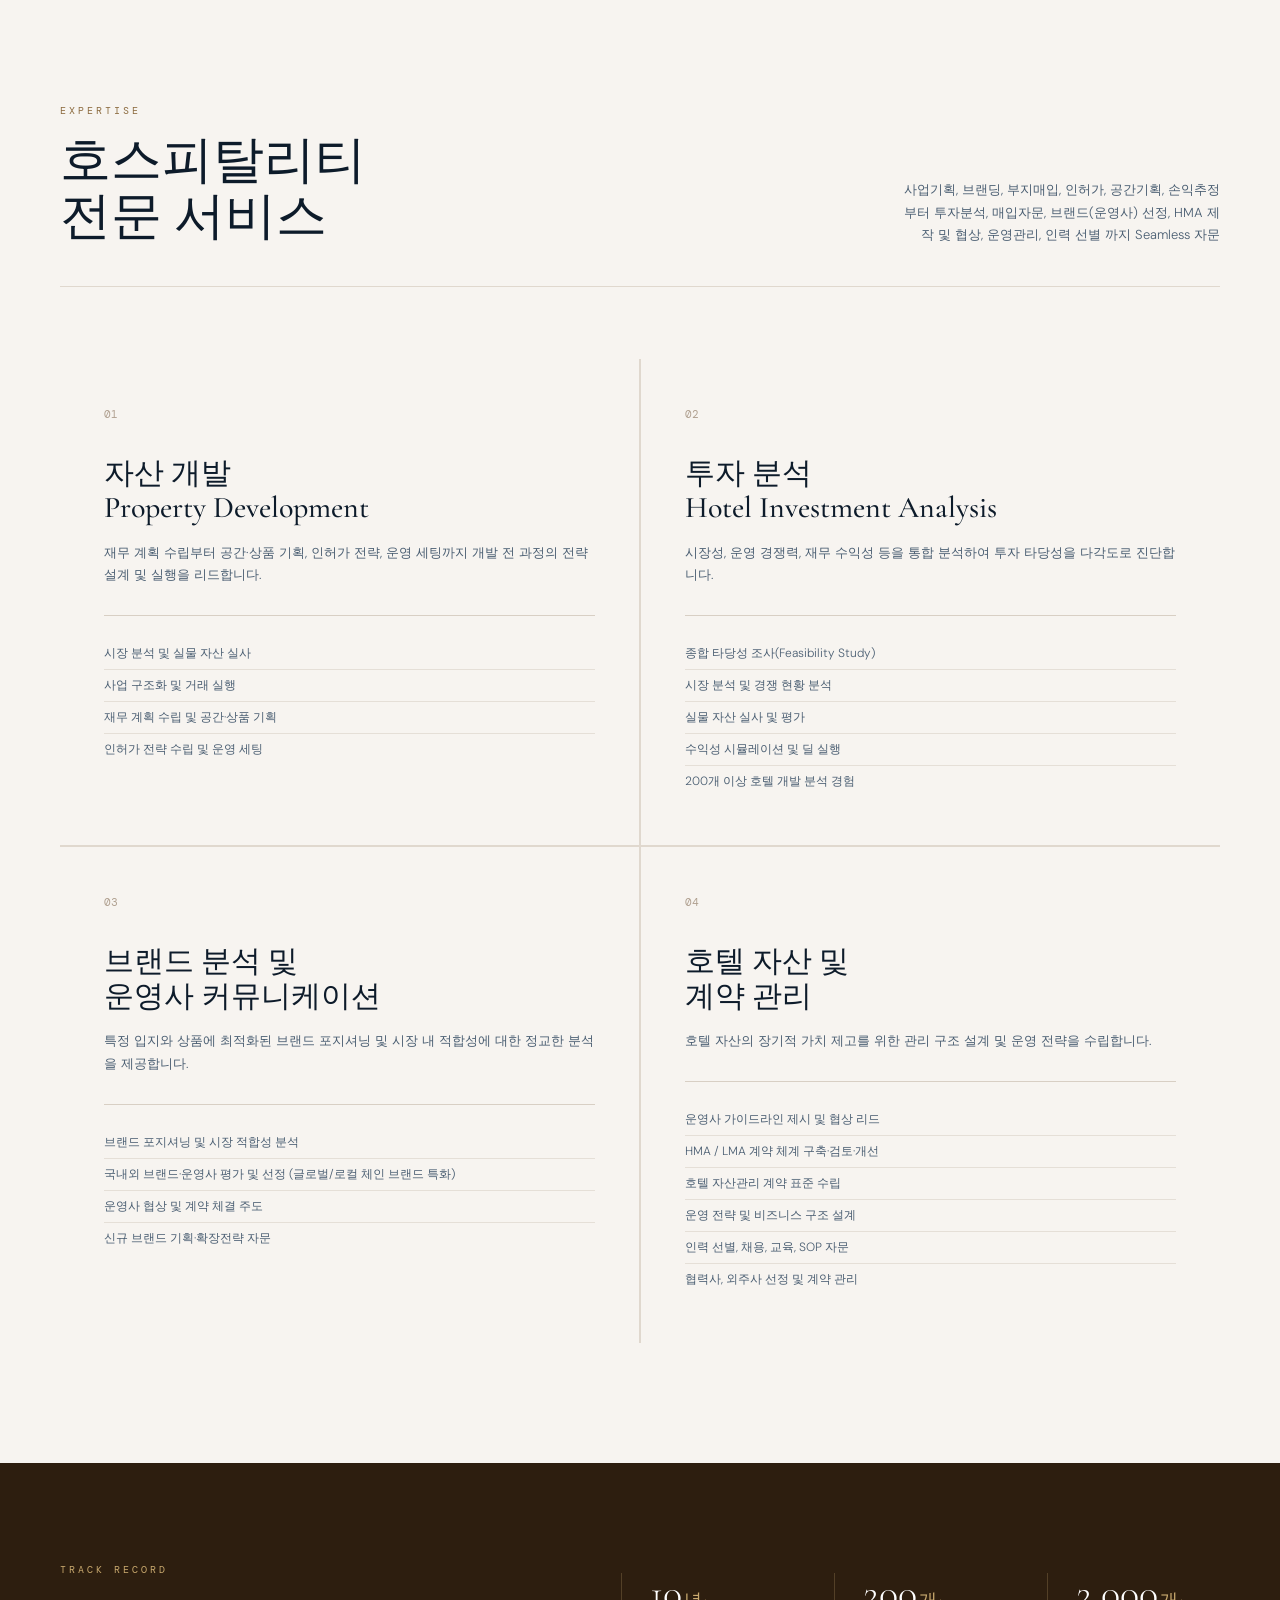
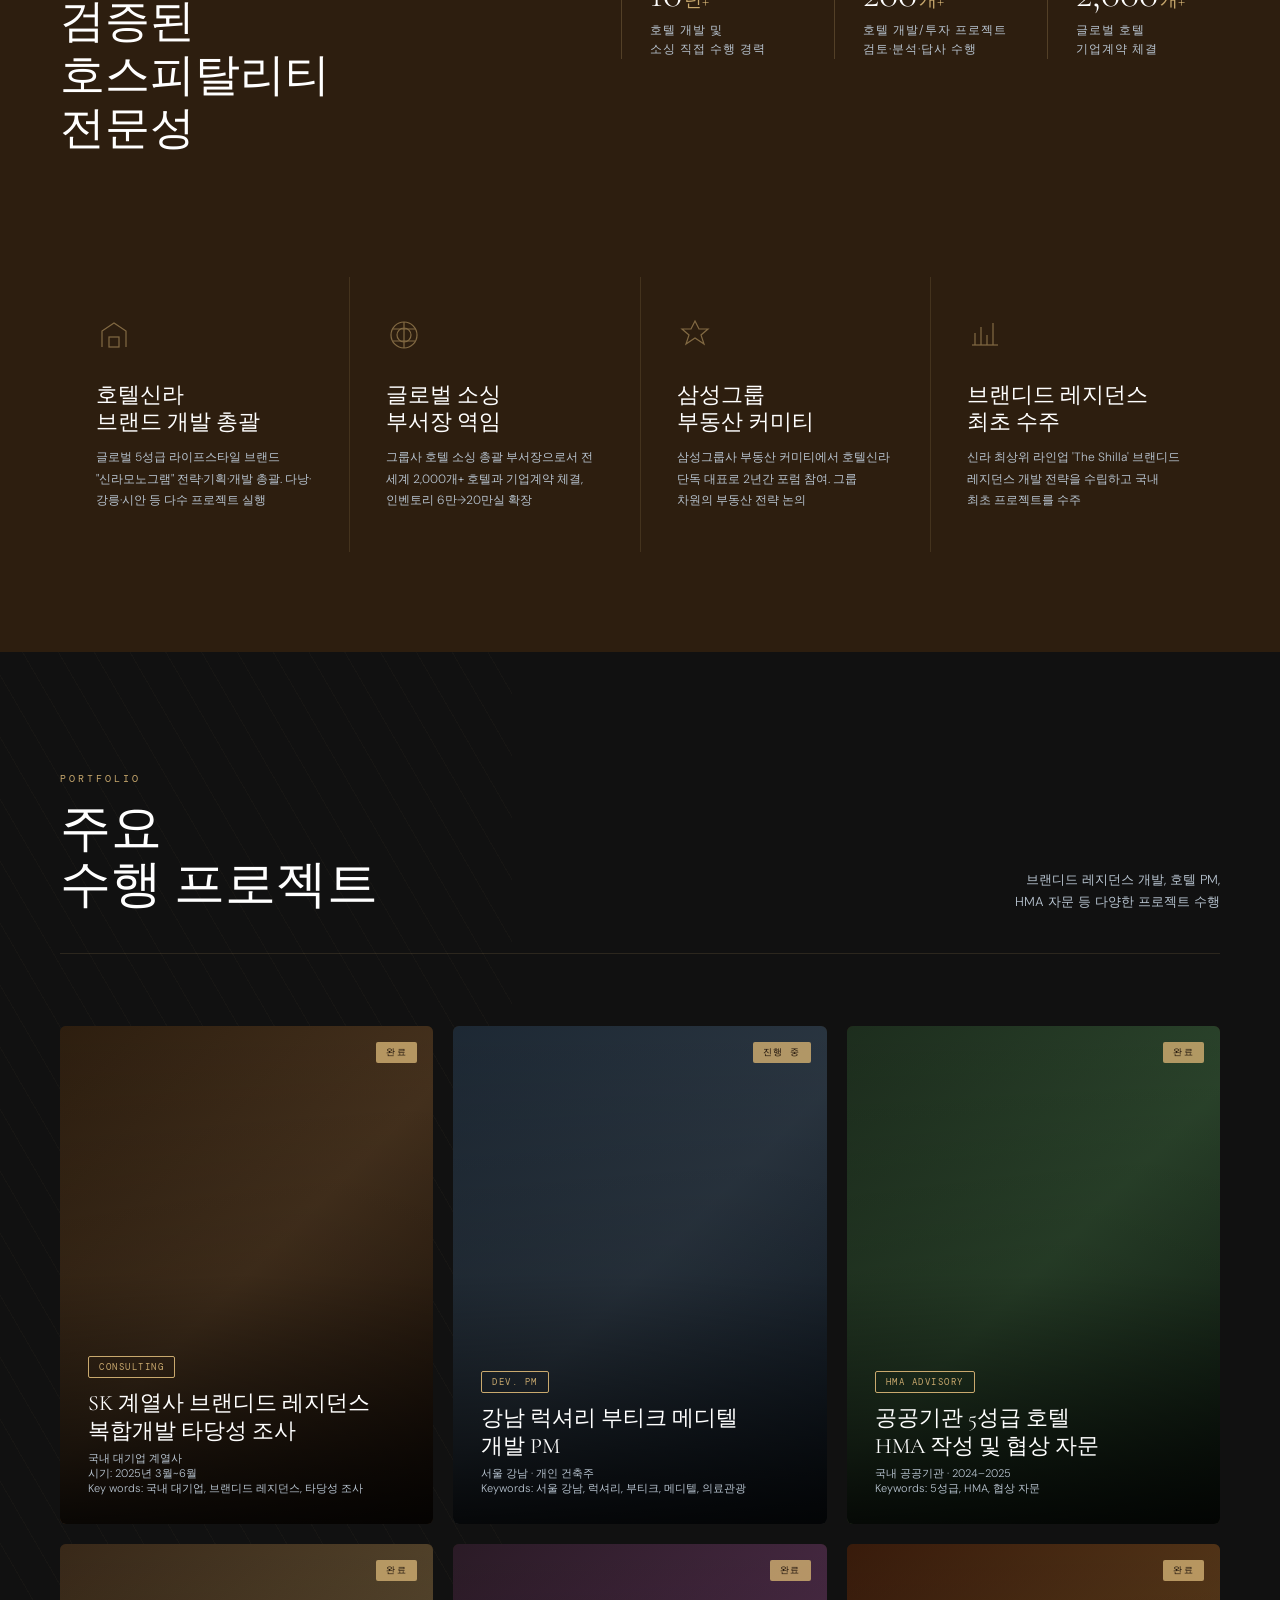
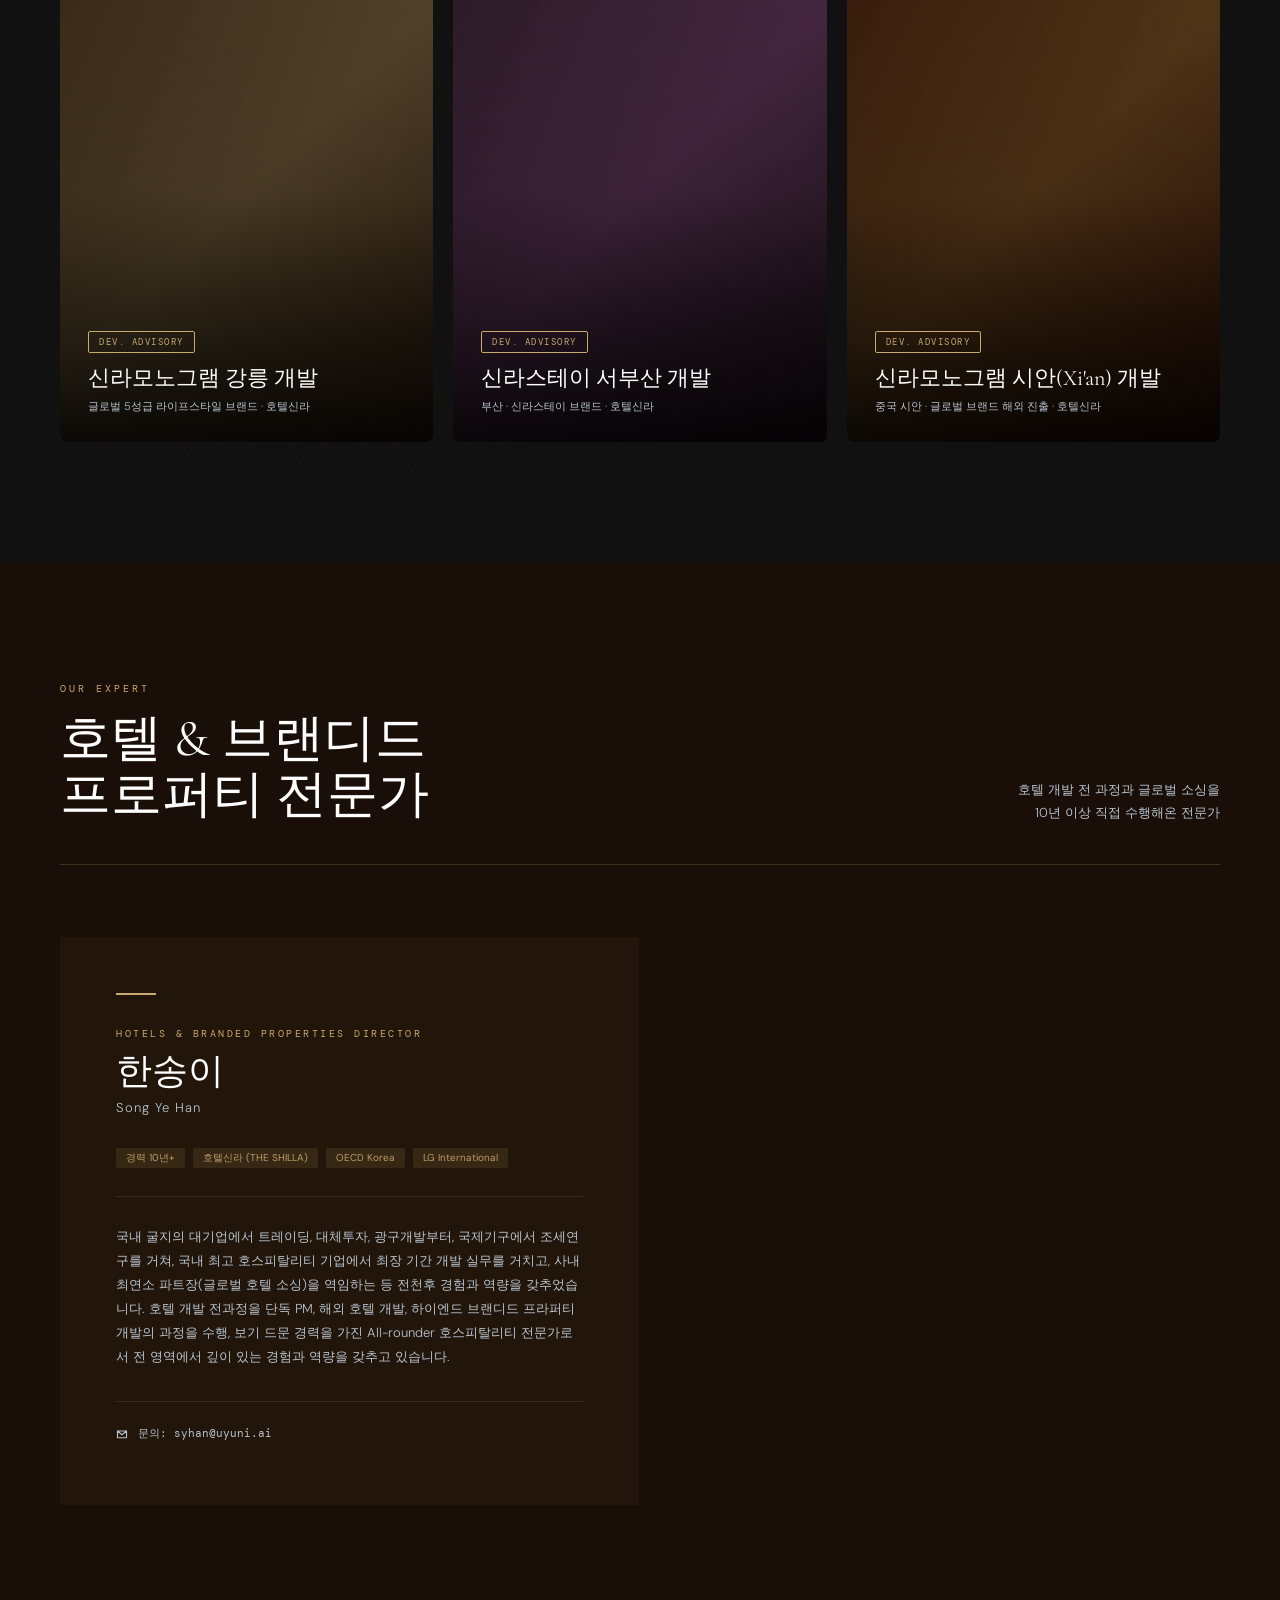
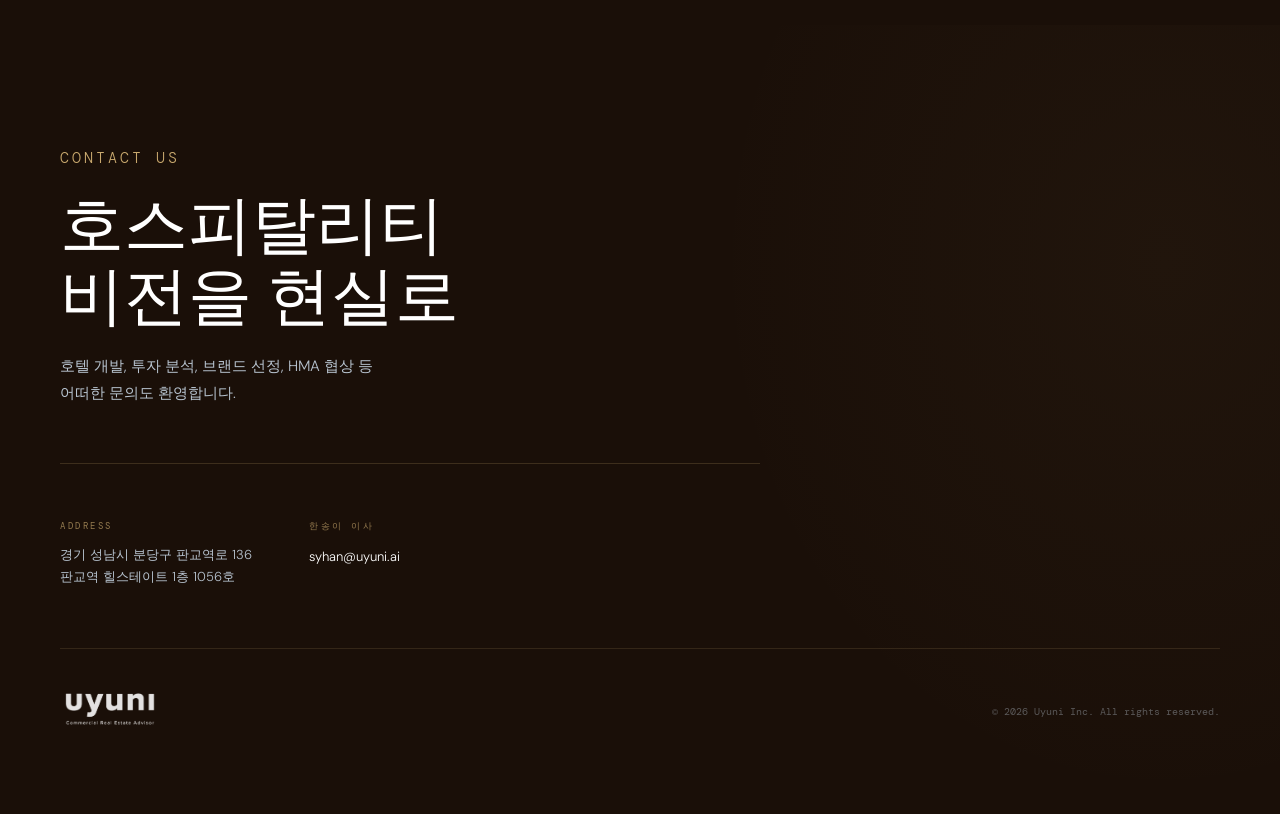
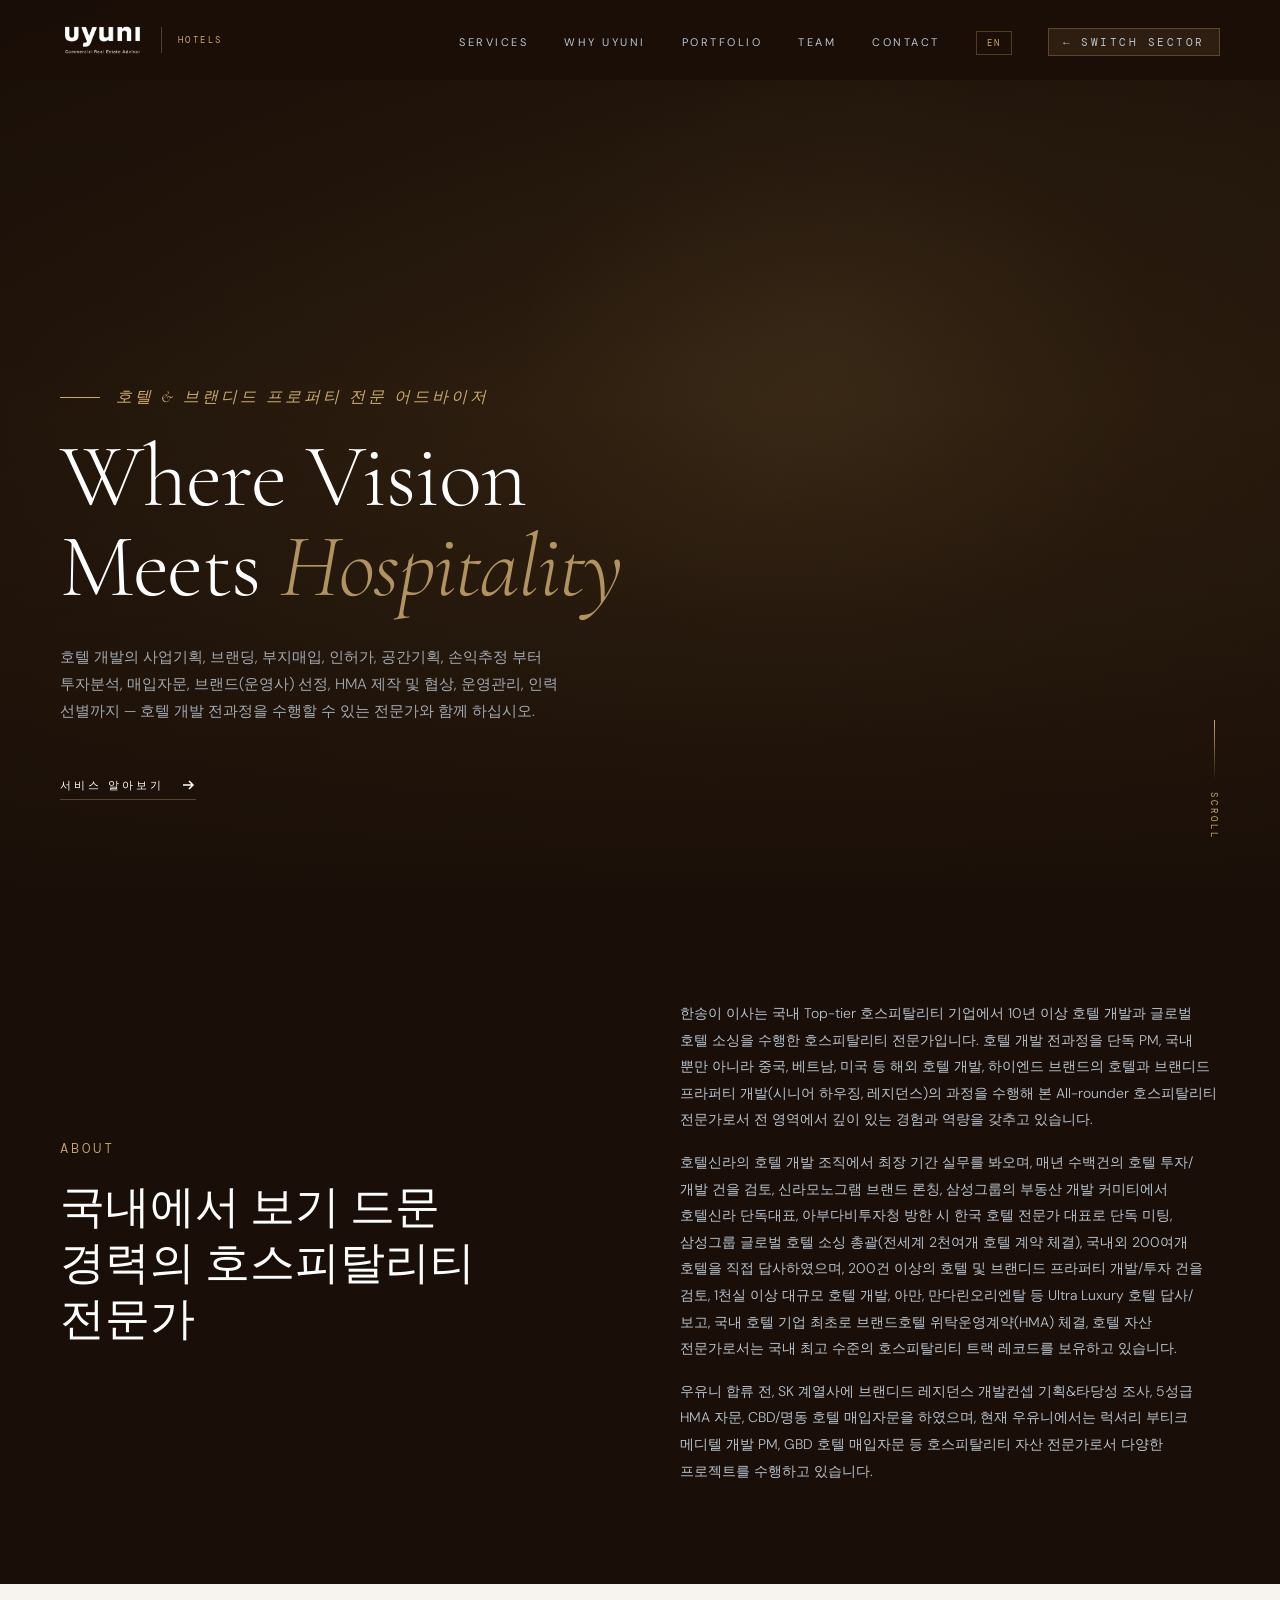
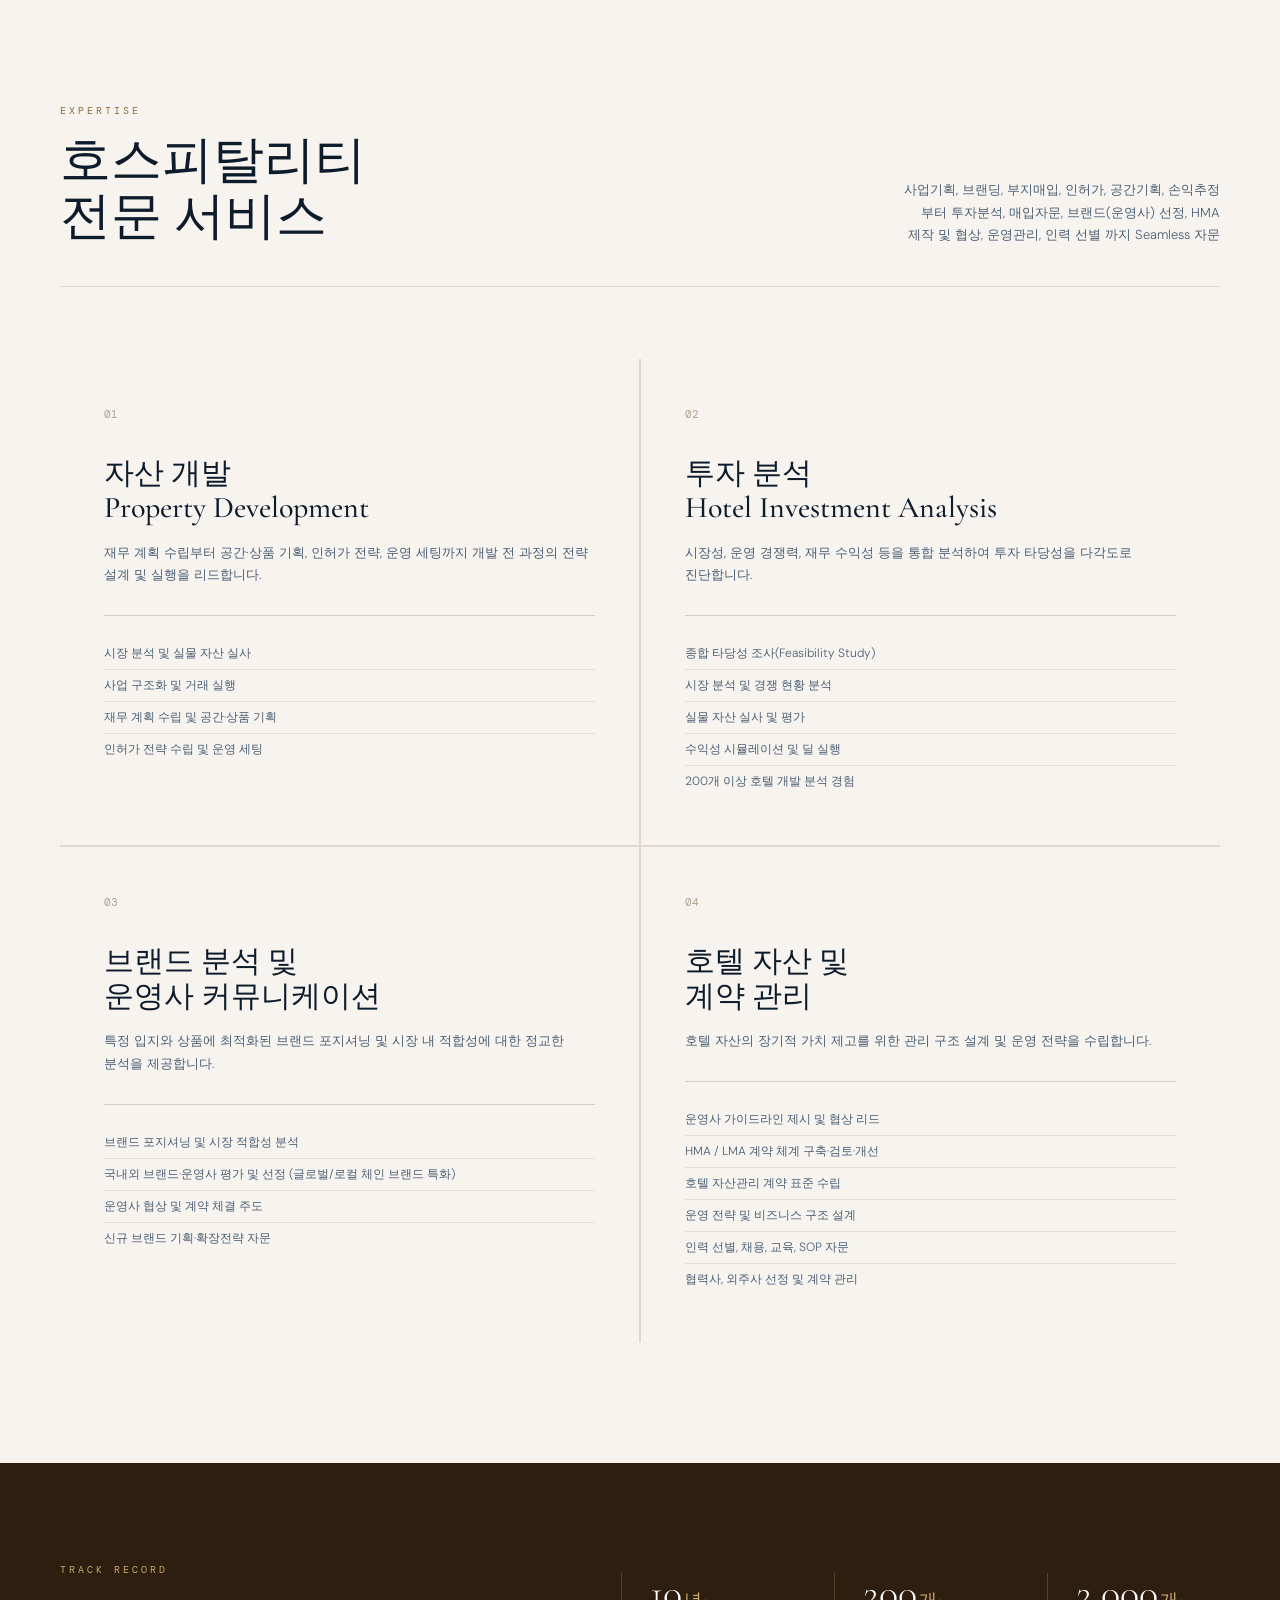
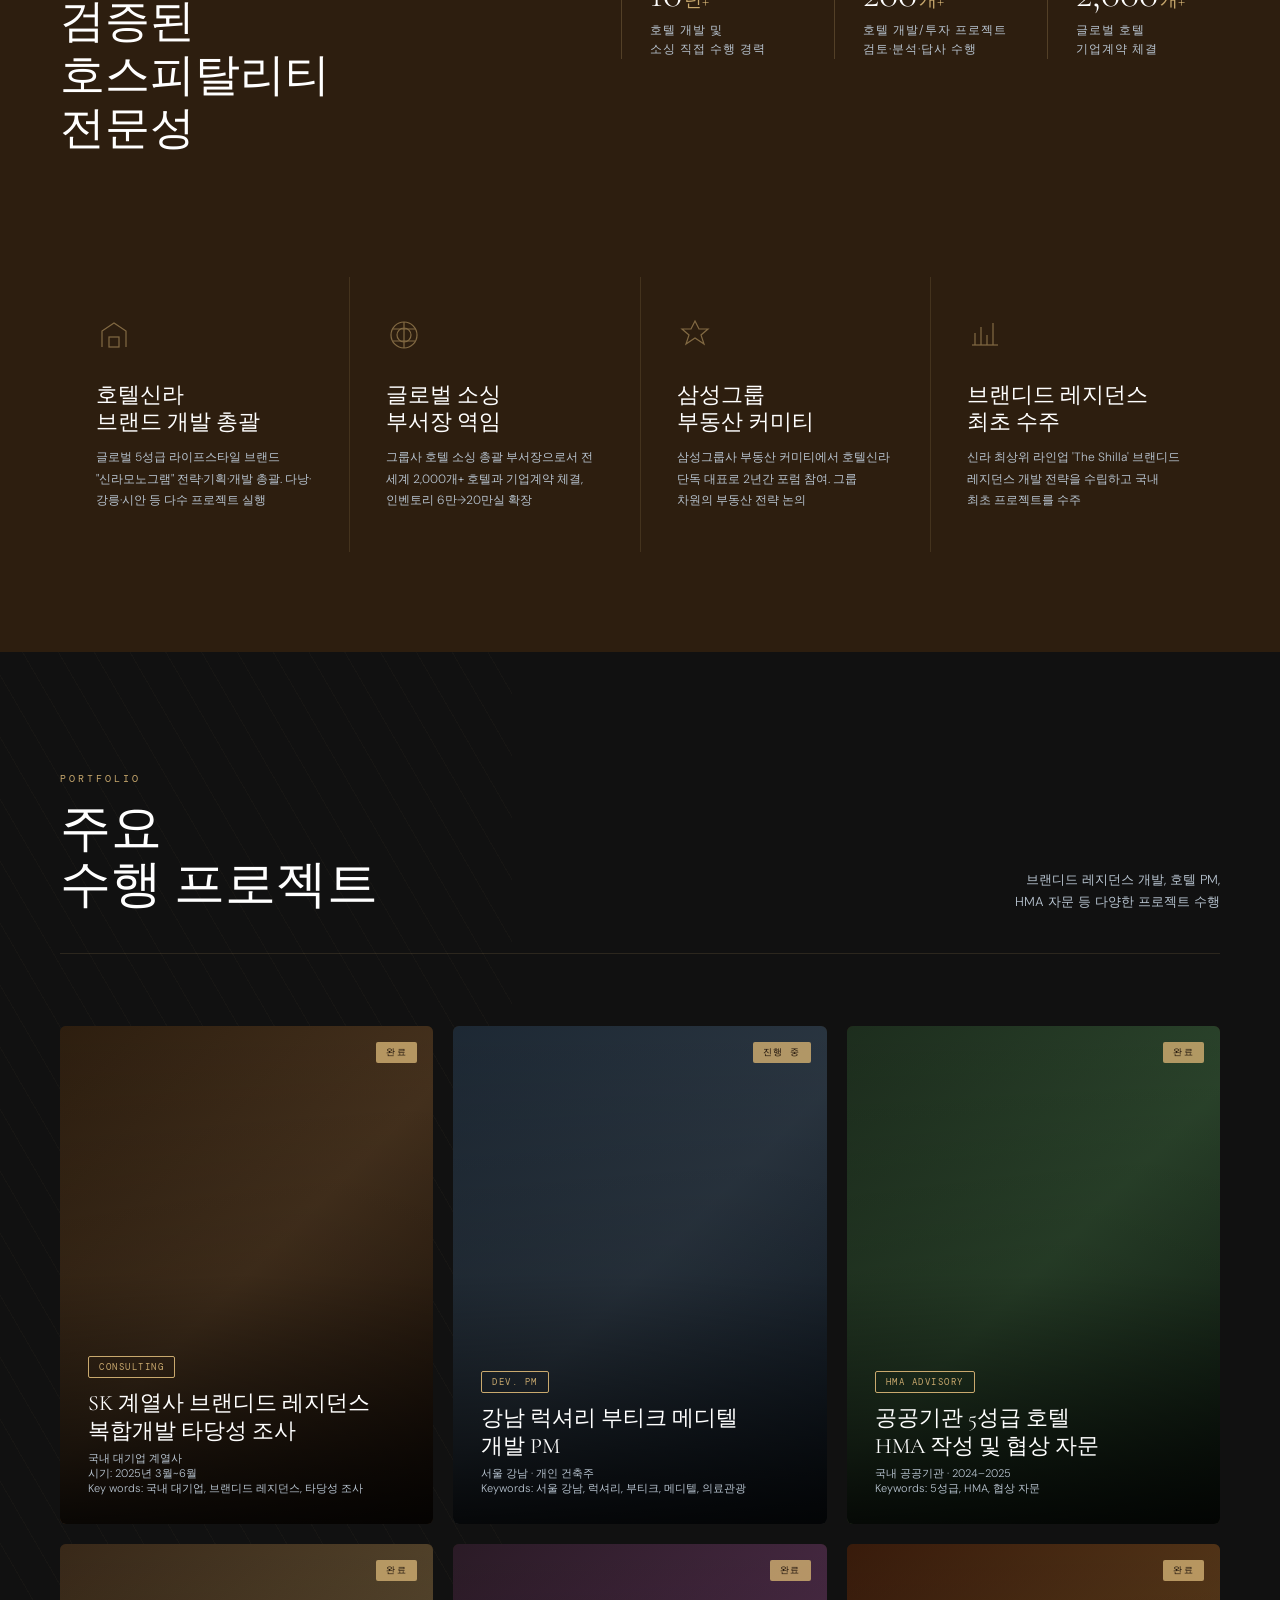
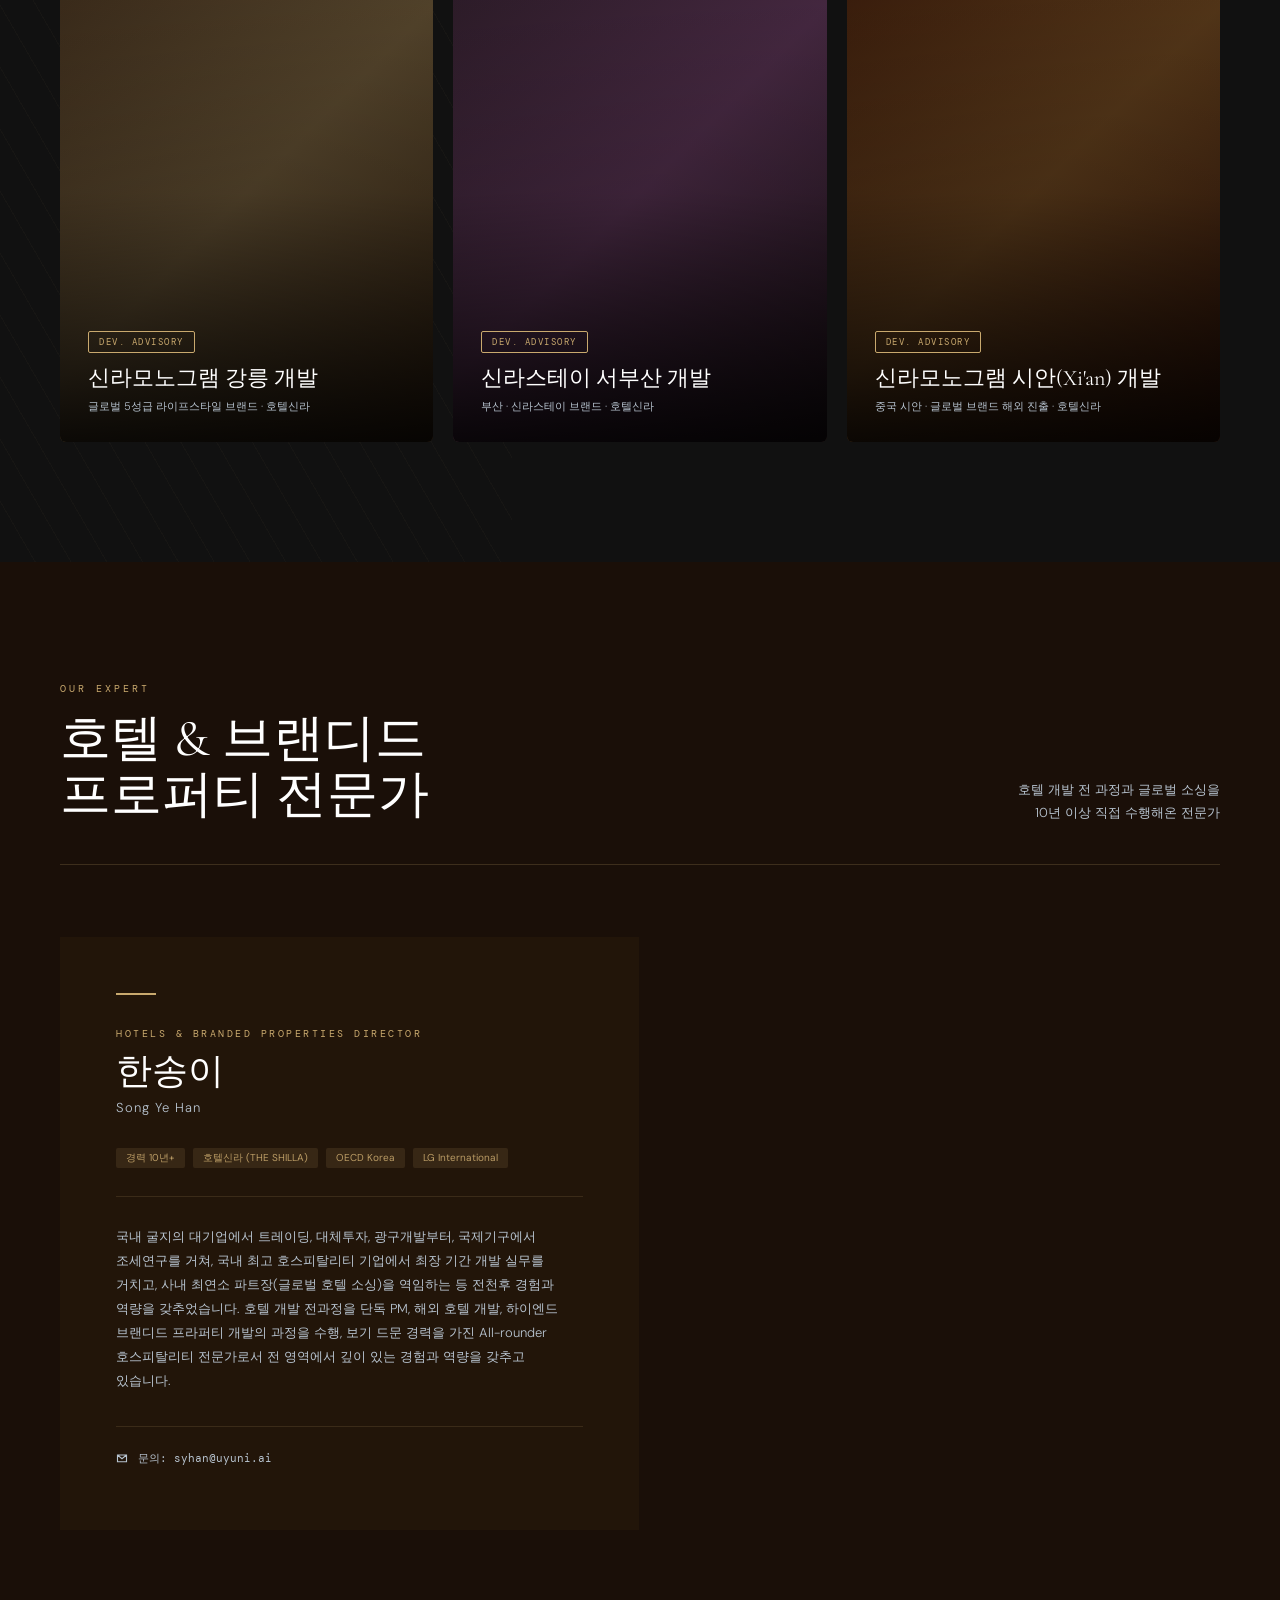
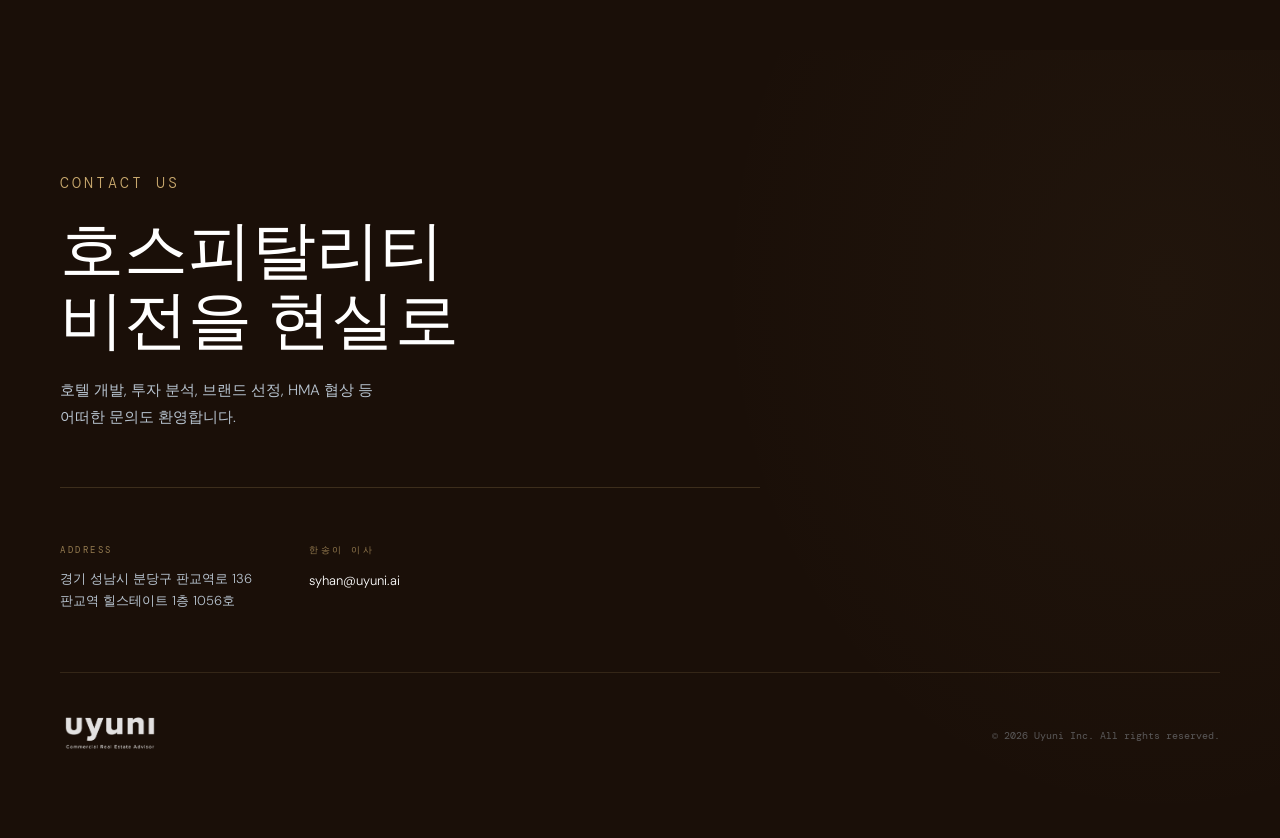
